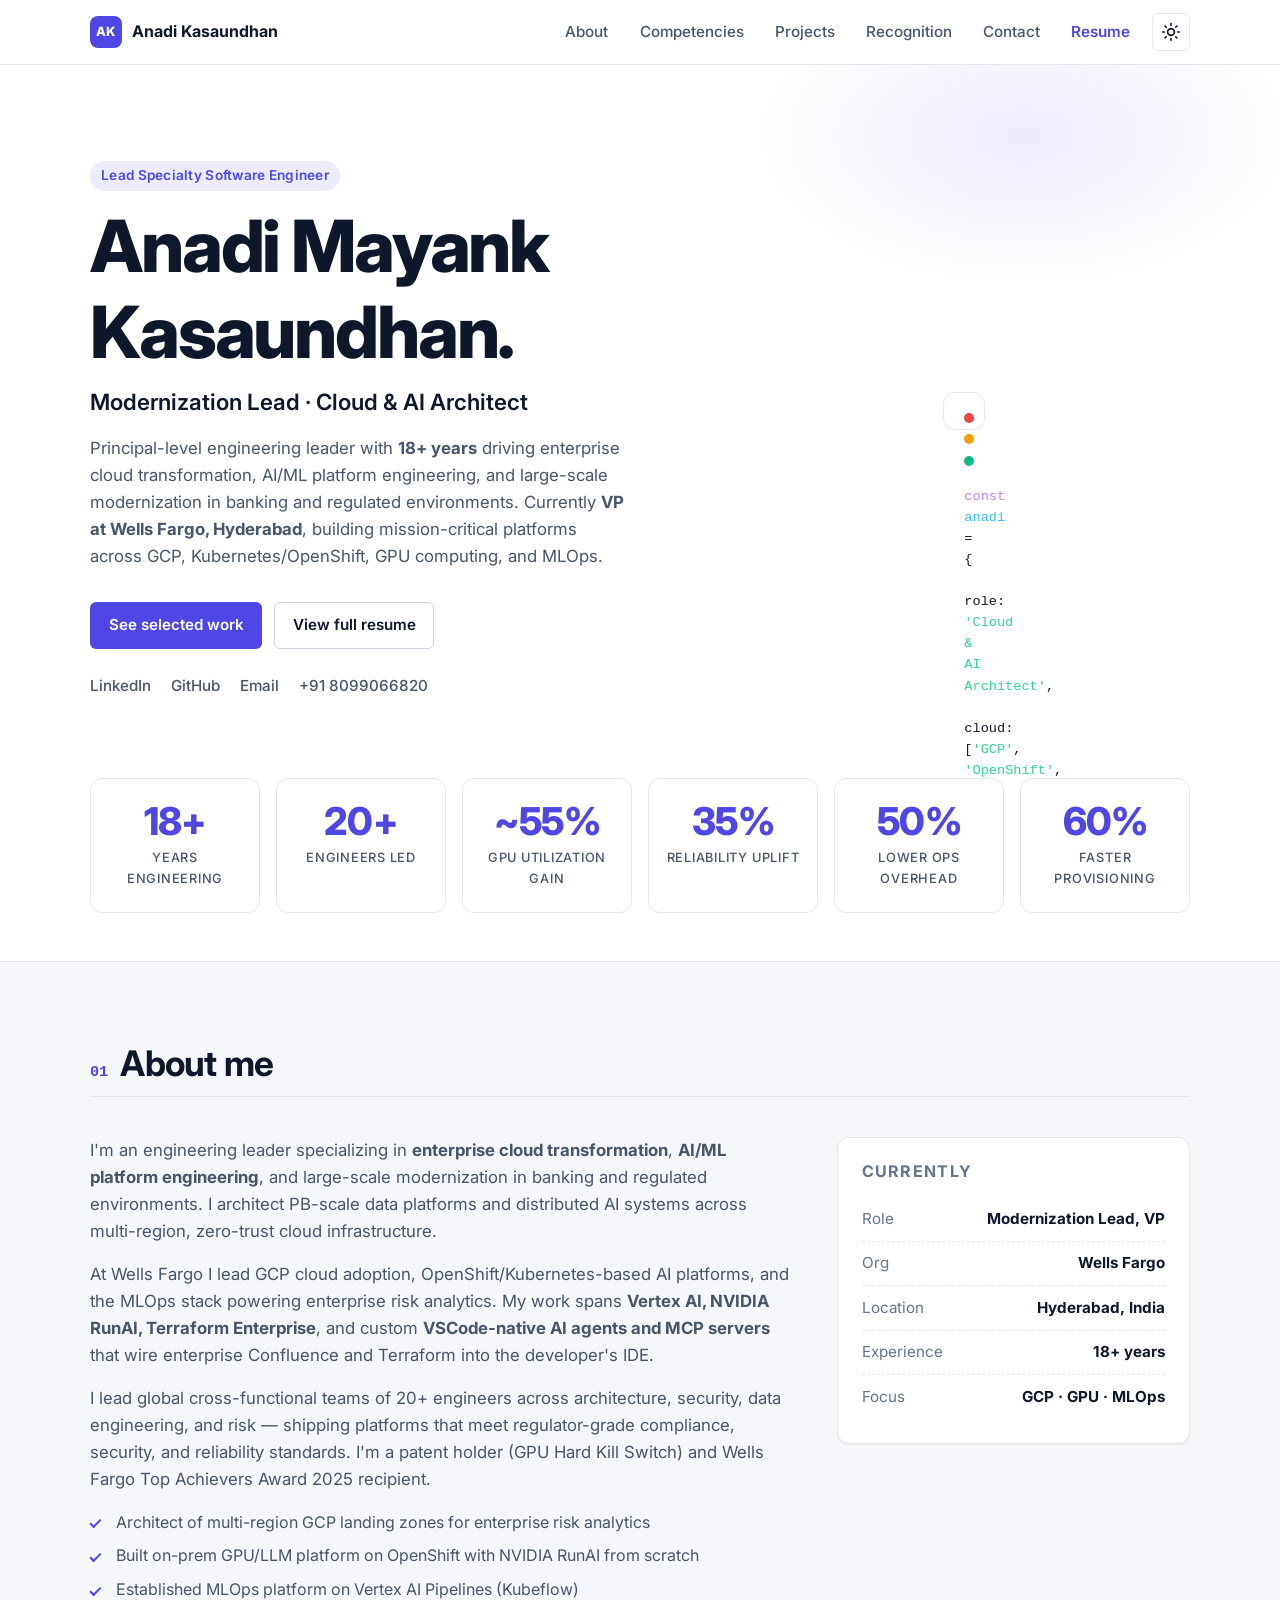
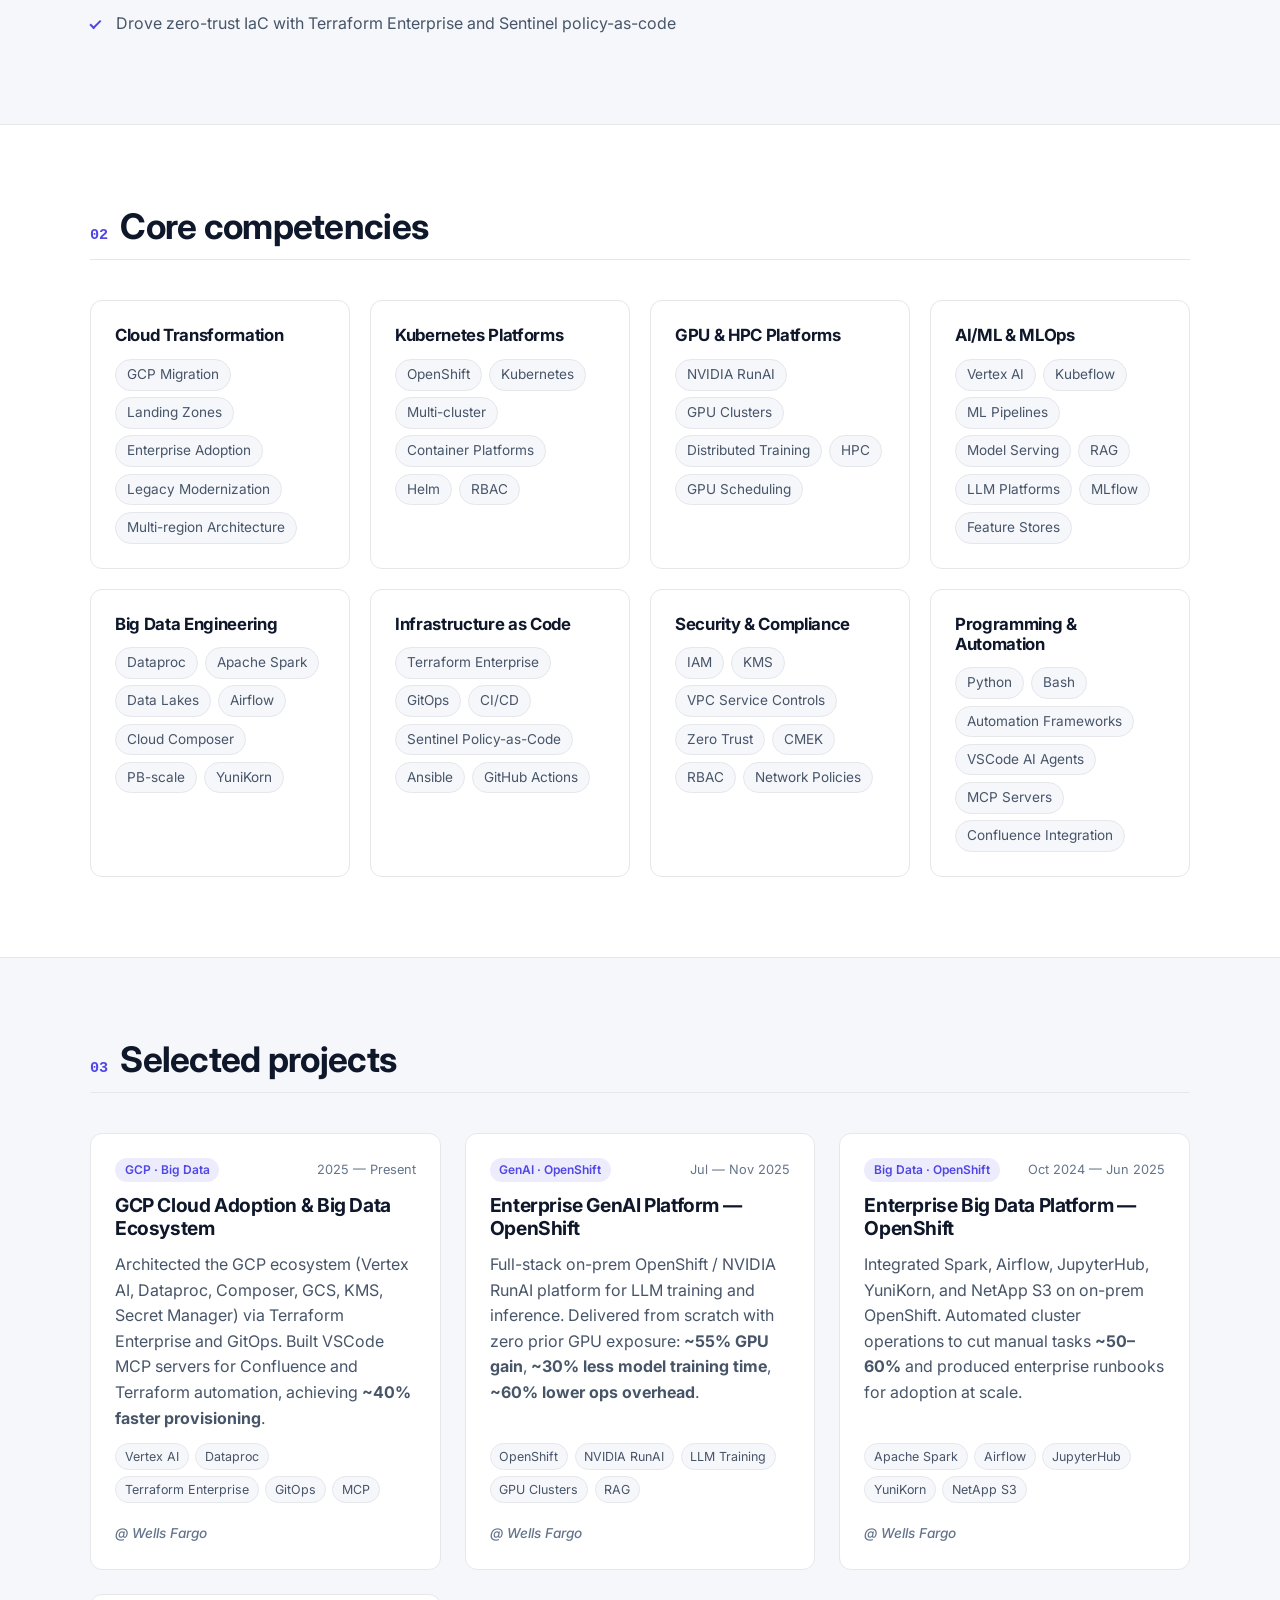
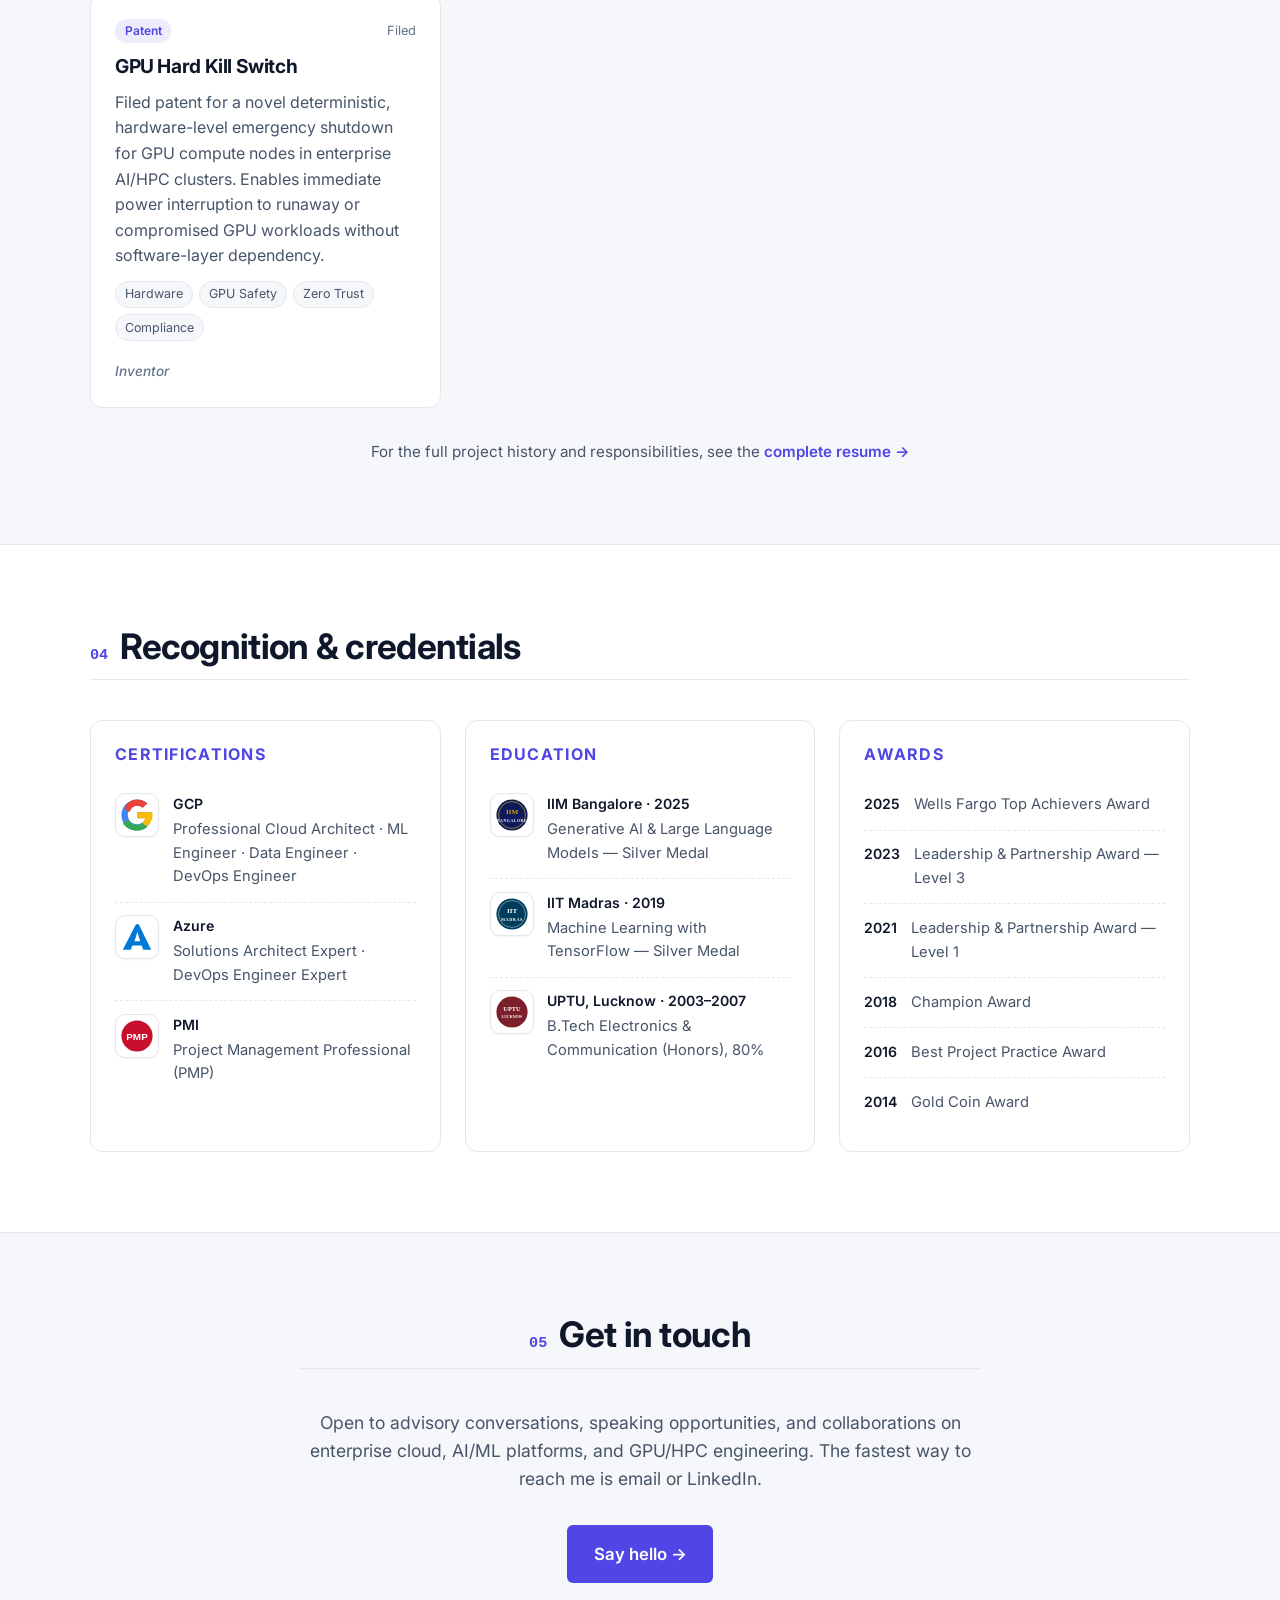
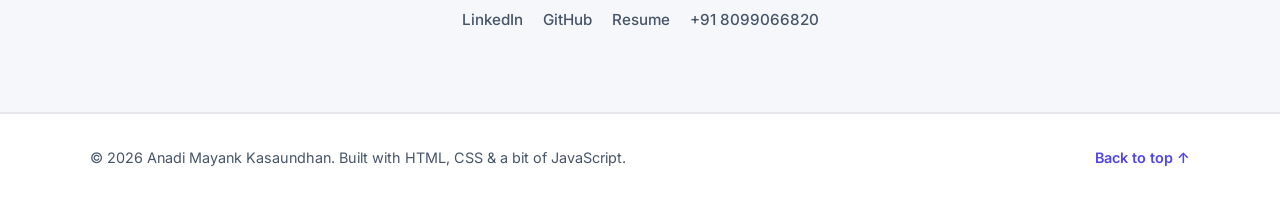
==== index.html @ 9cc16ffb "feat: add brand logos to certifications & education sections - index.html: Recognition section now s" ====
<!DOCTYPE html>
<html lang="en">
<head>
  <meta charset="UTF-8" />
  <meta name="viewport" content="width=device-width, initial-scale=1.0" />
  <meta name="description" content="Anadi Mayank Kasaundhan — Lead Specialty Software Engineer, Modernization Lead, Cloud & AI Architect (GCP, Kubernetes, OpenShift, GPU Platforms, MLOps). 18+ years building enterprise cloud and AI/ML platforms." />
  <meta name="author" content="Anadi Mayank Kasaundhan" />

  <meta property="og:title" content="Anadi Mayank Kasaundhan — Cloud & AI Architect" />
  <meta property="og:description" content="Modernization Lead at Wells Fargo. GCP, Kubernetes/OpenShift, GPU Platforms, MLOps. Patent holder (GPU Hard Kill Switch)." />
  <meta property="og:type" content="website" />

  <title>Anadi Mayank Kasaundhan — Cloud & AI Architect</title>

  <link rel="preconnect" href="https://fonts.googleapis.com" />
  <link rel="preconnect" href="https://fonts.gstatic.com" crossorigin />
  <link href="https://fonts.googleapis.com/css2?family=Inter:wght@400;500;600;700;800&display=swap" rel="stylesheet" />

  <link rel="stylesheet" href="css/style.css" />
</head>
<body>
  <a class="skip-link" href="#main">Skip to main content</a>

  <header class="site-header" id="top">
    <nav class="nav container" aria-label="Primary">
      <a href="#top" class="brand">
        <span class="brand-mark">AK</span>
        <span class="brand-text">Anadi Kasaundhan</span>
      </a>

      <button class="nav-toggle" aria-expanded="false" aria-controls="primary-menu" aria-label="Toggle navigation">
        <span></span><span></span><span></span>
      </button>

      <ul class="nav-menu" id="primary-menu">
        <li><a href="#about">About</a></li>
        <li><a href="#competencies">Competencies</a></li>
        <li><a href="#projects">Projects</a></li>
        <li><a href="#recognition">Recognition</a></li>
        <li><a href="#contact">Contact</a></li>
        <li><a href="resume.html" class="nav-cta">Resume</a></li>
        <li>
          <button id="theme-toggle" class="theme-toggle" aria-label="Toggle color theme" title="Toggle color theme">
            <svg class="icon-sun" width="20" height="20" viewBox="0 0 24 24" fill="none" stroke="currentColor" stroke-width="2" stroke-linecap="round" stroke-linejoin="round" aria-hidden="true">
              <circle cx="12" cy="12" r="4"/>
              <path d="M12 2v2M12 20v2M4.93 4.93l1.41 1.41M17.66 17.66l1.41 1.41M2 12h2M20 12h2M4.93 19.07l1.41-1.41M17.66 6.34l1.41-1.41"/>
            </svg>
            <svg class="icon-moon" width="20" height="20" viewBox="0 0 24 24" fill="none" stroke="currentColor" stroke-width="2" stroke-linecap="round" stroke-linejoin="round" aria-hidden="true">
              <path d="M21 12.79A9 9 0 1 1 11.21 3 7 7 0 0 0 21 12.79z"/>
            </svg>
          </button>
        </li>
      </ul>
    </nav>
  </header>

  <main id="main">
    <!-- Hero -->
    <section class="hero">
      <div class="container hero-grid">
        <div class="hero-content">
          <p class="eyebrow">Lead Specialty Software Engineer</p>
          <h1 class="hero-title">Anadi Mayank Kasaundhan.</h1>
          <p class="hero-tagline">Modernization Lead &middot; Cloud &amp; AI Architect</p>
          <p class="hero-lede">
            Principal-level engineering leader with <strong>18+ years</strong> driving enterprise cloud
            transformation, AI/ML platform engineering, and large-scale modernization in banking and
            regulated environments. Currently <strong>VP at Wells Fargo, Hyderabad</strong>, building
            mission-critical platforms across GCP, Kubernetes/OpenShift, GPU computing, and MLOps.
          </p>
          <div class="hero-actions">
            <a href="#projects" class="btn btn-primary">See selected work</a>
            <a href="resume.html" class="btn btn-ghost">View full resume</a>
          </div>
          <ul class="social-list" aria-label="Social profiles">
            <li><a href="https://www.linkedin.com/in/anadi-kasaundhan" aria-label="LinkedIn">LinkedIn</a></li>
            <li><a href="https://github.com/anadiazure" aria-label="GitHub">GitHub</a></li>
            <li><a href="mailto:mayankanadi@gmail.com" aria-label="Email">Email</a></li>
            <li><a href="tel:+918099066820" aria-label="Phone">+91 8099066820</a></li>
          </ul>
        </div>

        <div class="hero-visual" aria-hidden="true">
          <div class="orb orb-1"></div>
          <div class="orb orb-2"></div>
          <div class="orb orb-3"></div>
          <div class="hero-card">
            <div class="dot dot-r"></div>
            <div class="dot dot-y"></div>
            <div class="dot dot-g"></div>
            <pre class="code"><span class="t-key">const</span> <span class="t-var">anadi</span> = {
  <span class="t-prop">role</span>: <span class="t-str">'Cloud &amp; AI Architect'</span>,
  <span class="t-prop">cloud</span>: [<span class="t-str">'GCP'</span>, <span class="t-str">'OpenShift'</span>, <span class="t-str">'K8s'</span>],
  <span class="t-prop">focus</span>: [<span class="t-str">'MLOps'</span>, <span class="t-str">'GPU Platforms'</span>],
  <span class="t-prop">patent</span>: <span class="t-bool">true</span>,
};</pre>
          </div>
        </div>
      </div>
    </section>

    <!-- Highlights / metrics -->
    <section class="section highlights" aria-label="Career highlights">
      <div class="container">
        <ul class="metrics-grid">
          <li><strong>18+</strong><span>Years engineering</span></li>
          <li><strong>20+</strong><span>Engineers led</span></li>
          <li><strong>~55%</strong><span>GPU utilization gain</span></li>
          <li><strong>35%</strong><span>Reliability uplift</span></li>
          <li><strong>50%</strong><span>Lower ops overhead</span></li>
          <li><strong>60%</strong><span>Faster provisioning</span></li>
        </ul>
      </div>
    </section>

    <!-- About -->
    <section id="about" class="section section-alt">
      <div class="container">
        <header class="section-head">
          <span class="section-num">01</span>
          <h2>About me</h2>
        </header>
        <div class="about-grid">
          <div class="about-text">
            <p>
              I'm an engineering leader specializing in <strong>enterprise cloud transformation</strong>,
              <strong>AI/ML platform engineering</strong>, and large-scale modernization in banking and
              regulated environments. I architect PB-scale data platforms and distributed AI systems
              across multi-region, zero-trust cloud infrastructure.
            </p>
            <p>
              At Wells Fargo I lead GCP cloud adoption, OpenShift/Kubernetes-based AI platforms,
              and the MLOps stack powering enterprise risk analytics. My work spans <strong>Vertex AI,
              NVIDIA RunAI, Terraform Enterprise</strong>, and custom <strong>VSCode-native AI agents
              and MCP servers</strong> that wire enterprise Confluence and Terraform into the
              developer's IDE.
            </p>
            <p>
              I lead global cross-functional teams of 20+ engineers across architecture, security,
              data engineering, and risk &mdash; shipping platforms that meet regulator-grade
              compliance, security, and reliability standards. I'm a patent holder (GPU Hard Kill
              Switch) and Wells Fargo Top Achievers Award 2025 recipient.
            </p>
            <ul class="check-list">
              <li>Architect of multi-region GCP landing zones for enterprise risk analytics</li>
              <li>Built on-prem GPU/LLM platform on OpenShift with NVIDIA RunAI from scratch</li>
              <li>Established MLOps platform on Vertex AI Pipelines (Kubeflow)</li>
              <li>Drove zero-trust IaC with Terraform Enterprise and Sentinel policy-as-code</li>
            </ul>
          </div>
          <aside class="about-card">
            <h3>Currently</h3>
            <ul class="meta-list">
              <li><span>Role</span><strong>Modernization Lead, VP</strong></li>
              <li><span>Org</span><strong>Wells Fargo</strong></li>
              <li><span>Location</span><strong>Hyderabad, India</strong></li>
              <li><span>Experience</span><strong>18+ years</strong></li>
              <li><span>Focus</span><strong>GCP &middot; GPU &middot; MLOps</strong></li>
            </ul>
          </aside>
        </div>
      </div>
    </section>

    <!-- Core competencies -->
    <section id="competencies" class="section">
      <div class="container">
        <header class="section-head">
          <span class="section-num">02</span>
          <h2>Core competencies</h2>
        </header>
        <div class="skills-grid">
          <article class="skill-card">
            <h3>Cloud Transformation</h3>
            <ul class="tag-list">
              <li>GCP Migration</li>
              <li>Landing Zones</li>
              <li>Enterprise Adoption</li>
              <li>Legacy Modernization</li>
              <li>Multi-region Architecture</li>
            </ul>
          </article>
          <article class="skill-card">
            <h3>Kubernetes Platforms</h3>
            <ul class="tag-list">
              <li>OpenShift</li>
              <li>Kubernetes</li>
              <li>Multi-cluster</li>
              <li>Container Platforms</li>
              <li>Helm</li>
              <li>RBAC</li>
            </ul>
          </article>
          <article class="skill-card">
            <h3>GPU &amp; HPC Platforms</h3>
            <ul class="tag-list">
              <li>NVIDIA RunAI</li>
              <li>GPU Clusters</li>
              <li>Distributed Training</li>
              <li>HPC</li>
              <li>GPU Scheduling</li>
            </ul>
          </article>
          <article class="skill-card">
            <h3>AI/ML &amp; MLOps</h3>
            <ul class="tag-list">
              <li>Vertex AI</li>
              <li>Kubeflow</li>
              <li>ML Pipelines</li>
              <li>Model Serving</li>
              <li>RAG</li>
              <li>LLM Platforms</li>
              <li>MLflow</li>
              <li>Feature Stores</li>
            </ul>
          </article>
          <article class="skill-card">
            <h3>Big Data Engineering</h3>
            <ul class="tag-list">
              <li>Dataproc</li>
              <li>Apache Spark</li>
              <li>Data Lakes</li>
              <li>Airflow</li>
              <li>Cloud Composer</li>
              <li>PB-scale</li>
              <li>YuniKorn</li>
            </ul>
          </article>
          <article class="skill-card">
            <h3>Infrastructure as Code</h3>
            <ul class="tag-list">
              <li>Terraform Enterprise</li>
              <li>GitOps</li>
              <li>CI/CD</li>
              <li>Sentinel Policy-as-Code</li>
              <li>Ansible</li>
              <li>GitHub Actions</li>
            </ul>
          </article>
          <article class="skill-card">
            <h3>Security &amp; Compliance</h3>
            <ul class="tag-list">
              <li>IAM</li>
              <li>KMS</li>
              <li>VPC Service Controls</li>
              <li>Zero Trust</li>
              <li>CMEK</li>
              <li>RBAC</li>
              <li>Network Policies</li>
            </ul>
          </article>
          <article class="skill-card">
            <h3>Programming &amp; Automation</h3>
            <ul class="tag-list">
              <li>Python</li>
              <li>Bash</li>
              <li>Automation Frameworks</li>
              <li>VSCode AI Agents</li>
              <li>MCP Servers</li>
              <li>Confluence Integration</li>
            </ul>
          </article>
        </div>
      </div>
    </section>

    <!-- Selected projects -->
    <section id="projects" class="section section-alt">
      <div class="container">
        <header class="section-head">
          <span class="section-num">03</span>
          <h2>Selected projects</h2>
        </header>

        <div class="project-grid">
          <article class="project-card">
            <div class="project-meta">
              <span class="badge">GCP &middot; Big Data</span>
              <span class="year">2025 &mdash; Present</span>
            </div>
            <h3>GCP Cloud Adoption &amp; Big Data Ecosystem</h3>
            <p>
              Architected the GCP ecosystem (Vertex AI, Dataproc, Composer, GCS, KMS, Secret Manager)
              via Terraform Enterprise and GitOps. Built VSCode MCP servers for Confluence and
              Terraform automation, achieving <strong>~40% faster provisioning</strong>.
            </p>
            <ul class="tag-list small">
              <li>Vertex AI</li>
              <li>Dataproc</li>
              <li>Terraform Enterprise</li>
              <li>GitOps</li>
              <li>MCP</li>
            </ul>
            <div class="project-links">
              <span class="project-org">@ Wells Fargo</span>
            </div>
          </article>

          <article class="project-card">
            <div class="project-meta">
              <span class="badge">GenAI &middot; OpenShift</span>
              <span class="year">Jul &mdash; Nov 2025</span>
            </div>
            <h3>Enterprise GenAI Platform &mdash; OpenShift</h3>
            <p>
              Full-stack on-prem OpenShift / NVIDIA RunAI platform for LLM training and inference.
              Delivered from scratch with zero prior GPU exposure: <strong>~55% GPU gain</strong>,
              <strong>~30% less model training time</strong>, <strong>~60% lower ops overhead</strong>.
            </p>
            <ul class="tag-list small">
              <li>OpenShift</li>
              <li>NVIDIA RunAI</li>
              <li>LLM Training</li>
              <li>GPU Clusters</li>
              <li>RAG</li>
            </ul>
            <div class="project-links">
              <span class="project-org">@ Wells Fargo</span>
            </div>
          </article>

          <article class="project-card">
            <div class="project-meta">
              <span class="badge">Big Data &middot; OpenShift</span>
              <span class="year">Oct 2024 &mdash; Jun 2025</span>
            </div>
            <h3>Enterprise Big Data Platform &mdash; OpenShift</h3>
            <p>
              Integrated Spark, Airflow, JupyterHub, YuniKorn, and NetApp S3 on on-prem OpenShift.
              Automated cluster operations to cut manual tasks <strong>~50&ndash;60%</strong> and
              produced enterprise runbooks for adoption at scale.
            </p>
            <ul class="tag-list small">
              <li>Apache Spark</li>
              <li>Airflow</li>
              <li>JupyterHub</li>
              <li>YuniKorn</li>
              <li>NetApp S3</li>
            </ul>
            <div class="project-links">
              <span class="project-org">@ Wells Fargo</span>
            </div>
          </article>

          <article class="project-card">
            <div class="project-meta">
              <span class="badge">Patent</span>
              <span class="year">Filed</span>
            </div>
            <h3>GPU Hard Kill Switch</h3>
            <p>
              Filed patent for a novel deterministic, hardware-level emergency shutdown for GPU
              compute nodes in enterprise AI/HPC clusters. Enables immediate power interruption to
              runaway or compromised GPU workloads without software-layer dependency.
            </p>
            <ul class="tag-list small">
              <li>Hardware</li>
              <li>GPU Safety</li>
              <li>Zero Trust</li>
              <li>Compliance</li>
            </ul>
            <div class="project-links">
              <span class="project-org">Inventor</span>
            </div>
          </article>
        </div>

        <p class="projects-cta">
          For the full project history and responsibilities, see the
          <a href="resume.html">complete resume &rarr;</a>
        </p>
      </div>
    </section>

    <!-- Recognition: Patent / Awards / Certifications -->
    <section id="recognition" class="section">
      <div class="container">
        <header class="section-head">
          <span class="section-num">04</span>
          <h2>Recognition &amp; credentials</h2>
        </header>

        <div class="recognition-grid">
          <article class="recognition-card">
            <h3>Certifications</h3>
            <ul class="cert-list">
              <li>
                <svg class="cert-logo" viewBox="0 0 48 48" aria-hidden="true">
                  <path fill="#4285F4" d="M44.5 20H24v8.5h11.8C34.7 33.9 30 37 24 37c-7.2 0-13-5.8-13-13s5.8-13 13-13c3.1 0 5.9 1.1 8.1 2.9l6.4-6.4C34.6 4.1 29.6 2 24 2C11.8 2 2 11.8 2 24s9.8 22 22 22c11 0 21-8 21-22 0-1.3-.2-2.7-.5-4z"/>
                  <path fill="#EA4335" d="M6.3 14.7l7.2 5.3C15.5 15 19.4 11 24 11c3.1 0 5.9 1.1 8.1 2.9l6.4-6.4C34.6 4.1 29.6 2 24 2 16.3 2 9.7 6.3 6.3 14.7z"/>
                  <path fill="#34A853" d="M24 46c5.5 0 10.5-1.9 14.4-5.2l-6.6-5.6C29.5 37.1 26.9 38 24 38c-6 0-10.7-3.1-12.5-7.5l-7.2 5.5C7.7 41.7 15.2 46 24 46z"/>
                  <path fill="#FBBC05" d="M44.5 20H24v8.5h11.8c-1 2.6-2.7 4.7-4.7 6.2l6.6 5.6C42.5 36.5 46 30.7 46 24c0-1.3-.2-2.7-.5-4z"/>
                </svg>
                <div class="cert-item-text">
                  <strong>GCP</strong>
                  <span>Professional Cloud Architect &middot; ML Engineer &middot; Data Engineer &middot; DevOps Engineer</span>
                </div>
              </li>
              <li>
                <svg class="cert-logo" viewBox="0 0 48 48" aria-hidden="true">
                  <path fill="#0078D4" d="M22.5 6L4 42h11l2.5-6h13l2.5 6h11L26.5 6h-4zm2 11l4 13h-8l4-13z"/>
                </svg>
                <div class="cert-item-text">
                  <strong>Azure</strong>
                  <span>Solutions Architect Expert &middot; DevOps Engineer Expert</span>
                </div>
              </li>
              <li>
                <svg class="cert-logo" viewBox="0 0 48 48" aria-hidden="true">
                  <circle cx="24" cy="24" r="22" fill="#C8102E"/>
                  <text x="24" y="29" text-anchor="middle" fill="#FFFFFF" font-family="Arial, sans-serif" font-size="14" font-weight="800">PMP</text>
                </svg>
                <div class="cert-item-text">
                  <strong>PMI</strong>
                  <span>Project Management Professional (PMP)</span>
                </div>
              </li>
            </ul>
          </article>

          <article class="recognition-card">
            <h3>Education</h3>
            <ul class="cert-list">
              <li>
                <svg class="cert-logo" viewBox="0 0 48 48" aria-hidden="true">
                  <circle cx="24" cy="24" r="22" fill="#0D1B5C"/>
                  <circle cx="24" cy="24" r="19" fill="none" stroke="#D4A017" stroke-width="1"/>
                  <text x="24" y="22" text-anchor="middle" fill="#D4A017" font-family="Georgia, serif" font-size="10" font-weight="700">IIM</text>
                  <text x="24" y="34" text-anchor="middle" fill="#FFFFFF" font-family="Georgia, serif" font-size="5.5" font-weight="600" letter-spacing="0.8">BANGALORE</text>
                </svg>
                <div class="cert-item-text">
                  <strong>IIM Bangalore &middot; 2025</strong>
                  <span>Generative AI &amp; Large Language Models &mdash; Silver Medal</span>
                </div>
              </li>
              <li>
                <svg class="cert-logo" viewBox="0 0 48 48" aria-hidden="true">
                  <circle cx="24" cy="24" r="22" fill="#003D5C"/>
                  <circle cx="24" cy="24" r="19" fill="none" stroke="#FFFFFF" stroke-width="0.6"/>
                  <text x="24" y="22" text-anchor="middle" fill="#FFFFFF" font-family="Georgia, serif" font-size="10" font-weight="700">IIT</text>
                  <text x="24" y="34" text-anchor="middle" fill="#FFFFFF" font-family="Georgia, serif" font-size="6" font-weight="600" letter-spacing="0.8">MADRAS</text>
                </svg>
                <div class="cert-item-text">
                  <strong>IIT Madras &middot; 2019</strong>
                  <span>Machine Learning with TensorFlow &mdash; Silver Medal</span>
                </div>
              </li>
              <li>
                <svg class="cert-logo" viewBox="0 0 48 48" aria-hidden="true">
                  <circle cx="24" cy="24" r="22" fill="#7B1F2A"/>
                  <text x="24" y="22" text-anchor="middle" fill="#FFFFFF" font-family="Georgia, serif" font-size="9" font-weight="700">UPTU</text>
                  <text x="24" y="33" text-anchor="middle" fill="#FFFFFF" font-family="Georgia, serif" font-size="5.5" font-weight="600">LUCKNOW</text>
                </svg>
                <div class="cert-item-text">
                  <strong>UPTU, Lucknow &middot; 2003&ndash;2007</strong>
                  <span>B.Tech Electronics &amp; Communication (Honors), 80%</span>
                </div>
              </li>
            </ul>
          </article>

          <article class="recognition-card">
            <h3>Awards</h3>
            <ul class="cert-list">
              <li><strong>2025</strong><span>Wells Fargo Top Achievers Award</span></li>
              <li><strong>2023</strong><span>Leadership &amp; Partnership Award &mdash; Level 3</span></li>
              <li><strong>2021</strong><span>Leadership &amp; Partnership Award &mdash; Level 1</span></li>
              <li><strong>2018</strong><span>Champion Award</span></li>
              <li><strong>2016</strong><span>Best Project Practice Award</span></li>
              <li><strong>2014</strong><span>Gold Coin Award</span></li>
            </ul>
          </article>
        </div>
      </div>
    </section>

    <!-- Contact -->
    <section id="contact" class="section section-alt">
      <div class="container contact">
        <header class="section-head">
          <span class="section-num">05</span>
          <h2>Get in touch</h2>
        </header>
        <p class="contact-lede">
          Open to advisory conversations, speaking opportunities, and collaborations on enterprise
          cloud, AI/ML platforms, and GPU/HPC engineering. The fastest way to reach me is email or LinkedIn.
        </p>
        <a href="mailto:mayankanadi@gmail.com" class="btn btn-primary btn-lg">Say hello &rarr;</a>
        <ul class="social-list center" aria-label="Other ways to connect">
          <li><a href="https://www.linkedin.com/in/anadi-kasaundhan">LinkedIn</a></li>
          <li><a href="https://github.com/anadiazure">GitHub</a></li>
          <li><a href="resume.html">Resume</a></li>
          <li><a href="tel:+918099066820">+91 8099066820</a></li>
        </ul>
      </div>
    </section>
  </main>

  <footer class="site-footer">
    <div class="container footer-inner">
      <p>&copy; <span id="year"></span> Anadi Mayank Kasaundhan. Built with HTML, CSS &amp; a bit of JavaScript.</p>
      <a href="#top" class="back-to-top">Back to top &uarr;</a>
    </div>
  </footer>

  <script src="js/main.js"></script>
</body>
</html>
---- css/style.css ----
/* =========================================================
   Tokens & theme
   ========================================================= */
:root {
  --bg: #ffffff;
  --bg-alt: #f6f7fb;
  --bg-elev: #ffffff;
  --fg: #0f172a;
  --fg-muted: #475569;
  --fg-subtle: #64748b;
  --border: #e5e7eb;
  --border-strong: #cbd5e1;
  --accent: #4f46e5;
  --accent-fg: #ffffff;
  --accent-soft: rgba(79, 70, 229, 0.1);
  --shadow-sm: 0 1px 2px rgba(15, 23, 42, 0.05);
  --shadow-md: 0 8px 24px -8px rgba(15, 23, 42, 0.12);
  --shadow-lg: 0 20px 50px -20px rgba(15, 23, 42, 0.25);
  --radius-sm: 6px;
  --radius-md: 12px;
  --radius-lg: 18px;
  --container: 1140px;
  --gutter: 1.25rem;
  --font-sans: 'Inter', -apple-system, BlinkMacSystemFont, 'Segoe UI', Roboto, Helvetica, Arial, sans-serif;
  --font-mono: ui-monospace, SFMono-Regular, 'SF Mono', Menlo, Consolas, 'Liberation Mono', monospace;
  --transition: 200ms ease;
}

:root[data-theme='dark'] {
  --bg: #0b0f1a;
  --bg-alt: #0f1525;
  --bg-elev: #131a2c;
  --fg: #e6e9f2;
  --fg-muted: #a8b0c2;
  --fg-subtle: #7a8195;
  --border: #1f2940;
  --border-strong: #2c3858;
  --accent: #818cf8;
  --accent-fg: #0b0f1a;
  --accent-soft: rgba(129, 140, 248, 0.15);
  --shadow-sm: 0 1px 2px rgba(0, 0, 0, 0.3);
  --shadow-md: 0 8px 24px -8px rgba(0, 0, 0, 0.5);
  --shadow-lg: 0 20px 50px -20px rgba(0, 0, 0, 0.6);
}

@media (prefers-color-scheme: dark) {
  :root:not([data-theme='light']) {
    --bg: #0b0f1a;
    --bg-alt: #0f1525;
    --bg-elev: #131a2c;
    --fg: #e6e9f2;
    --fg-muted: #a8b0c2;
    --fg-subtle: #7a8195;
    --border: #1f2940;
    --border-strong: #2c3858;
    --accent: #818cf8;
    --accent-fg: #0b0f1a;
    --accent-soft: rgba(129, 140, 248, 0.15);
    --shadow-sm: 0 1px 2px rgba(0, 0, 0, 0.3);
    --shadow-md: 0 8px 24px -8px rgba(0, 0, 0, 0.5);
    --shadow-lg: 0 20px 50px -20px rgba(0, 0, 0, 0.6);
  }
}

/* =========================================================
   Base
   ========================================================= */
*,
*::before,
*::after {
  box-sizing: border-box;
}

html {
  scroll-behavior: smooth;
  -webkit-text-size-adjust: 100%;
}

@media (prefers-reduced-motion: reduce) {
  html {
    scroll-behavior: auto;
  }
  *,
  *::before,
  *::after {
    animation-duration: 0.001ms !important;
    transition-duration: 0.001ms !important;
  }
}

body {
  margin: 0;
  font-family: var(--font-sans);
  font-size: 1rem;
  line-height: 1.6;
  color: var(--fg);
  background: var(--bg);
  -webkit-font-smoothing: antialiased;
  -moz-osx-font-smoothing: grayscale;
  transition: background var(--transition), color var(--transition);
}

img,
svg {
  display: block;
  max-width: 100%;
}

a {
  color: var(--accent);
  text-decoration: none;
  transition: color var(--transition);
}

a:hover,
a:focus-visible {
  text-decoration: underline;
}

a:focus-visible,
button:focus-visible {
  outline: 2px solid var(--accent);
  outline-offset: 3px;
  border-radius: 4px;
}

h1, h2, h3, h4 {
  margin: 0 0 0.5em;
  line-height: 1.2;
  letter-spacing: -0.02em;
  font-weight: 700;
}

p {
  margin: 0 0 1em;
  color: var(--fg-muted);
}

ul {
  margin: 0;
  padding: 0;
  list-style: none;
}

.container {
  width: 100%;
  max-width: var(--container);
  margin-inline: auto;
  padding-inline: var(--gutter);
}

.skip-link {
  position: absolute;
  left: -9999px;
  top: 0;
  background: var(--accent);
  color: var(--accent-fg);
  padding: 0.5rem 1rem;
  border-radius: 0 0 var(--radius-sm) 0;
  z-index: 1000;
}

.skip-link:focus {
  left: 0;
}

/* =========================================================
   Header & nav
   ========================================================= */
.site-header {
  position: sticky;
  top: 0;
  z-index: 50;
  background: color-mix(in srgb, var(--bg) 85%, transparent);
  backdrop-filter: saturate(180%) blur(12px);
  -webkit-backdrop-filter: saturate(180%) blur(12px);
  border-bottom: 1px solid var(--border);
}

.nav {
  display: flex;
  align-items: center;
  justify-content: space-between;
  gap: 1rem;
  min-height: 64px;
}

.brand {
  display: inline-flex;
  align-items: center;
  gap: 0.6rem;
  font-weight: 700;
  color: var(--fg);
  text-decoration: none;
}

.brand:hover {
  text-decoration: none;
}

.brand-mark {
  display: grid;
  place-items: center;
  width: 32px;
  height: 32px;
  border-radius: 8px;
  background: var(--accent);
  color: var(--accent-fg);
  font-size: 0.8rem;
  font-weight: 800;
  letter-spacing: 0.02em;
}

.nav-menu {
  display: flex;
  align-items: center;
  gap: 0.25rem;
}

.nav-menu a {
  display: inline-block;
  padding: 0.5rem 0.85rem;
  border-radius: var(--radius-sm);
  color: var(--fg-muted);
  font-weight: 500;
  font-size: 0.95rem;
}

.nav-menu a:hover,
.nav-menu a:focus-visible {
  color: var(--fg);
  background: var(--bg-alt);
  text-decoration: none;
}

.nav-menu .nav-cta {
  color: var(--accent);
  font-weight: 600;
}

.nav-toggle {
  display: none;
  background: transparent;
  border: 1px solid var(--border);
  border-radius: var(--radius-sm);
  width: 40px;
  height: 40px;
  padding: 0;
  cursor: pointer;
  flex-direction: column;
  align-items: center;
  justify-content: center;
  gap: 4px;
}

.nav-toggle span {
  display: block;
  width: 18px;
  height: 2px;
  background: var(--fg);
  border-radius: 2px;
  transition: transform var(--transition), opacity var(--transition);
}

.nav-toggle[aria-expanded='true'] span:nth-child(1) {
  transform: translateY(6px) rotate(45deg);
}
.nav-toggle[aria-expanded='true'] span:nth-child(2) {
  opacity: 0;
}
.nav-toggle[aria-expanded='true'] span:nth-child(3) {
  transform: translateY(-6px) rotate(-45deg);
}

.theme-toggle {
  display: inline-grid;
  place-items: center;
  width: 38px;
  height: 38px;
  margin-left: 0.25rem;
  border: 1px solid var(--border);
  background: transparent;
  color: var(--fg);
  border-radius: var(--radius-sm);
  cursor: pointer;
  transition: background var(--transition), border-color var(--transition);
}

.theme-toggle:hover {
  background: var(--bg-alt);
  border-color: var(--border-strong);
}

.theme-toggle .icon-moon {
  display: none;
}

:root[data-theme='dark'] .theme-toggle .icon-sun {
  display: none;
}

:root[data-theme='dark'] .theme-toggle .icon-moon {
  display: block;
}

@media (prefers-color-scheme: dark) {
  :root:not([data-theme='light']) .theme-toggle .icon-sun {
    display: none;
  }
  :root:not([data-theme='light']) .theme-toggle .icon-moon {
    display: block;
  }
}

/* =========================================================
   Buttons
   ========================================================= */
.btn {
  display: inline-flex;
  align-items: center;
  justify-content: center;
  gap: 0.5rem;
  padding: 0.65rem 1.1rem;
  border-radius: var(--radius-sm);
  font-weight: 600;
  font-size: 0.95rem;
  border: 1px solid transparent;
  cursor: pointer;
  transition: transform var(--transition), background var(--transition),
    border-color var(--transition), color var(--transition);
  text-decoration: none;
  font-family: inherit;
}

.btn:hover {
  text-decoration: none;
  transform: translateY(-1px);
}

.btn-primary {
  background: var(--accent);
  color: var(--accent-fg);
}

.btn-primary:hover {
  background: color-mix(in srgb, var(--accent) 88%, black);
}

.btn-ghost {
  background: transparent;
  color: var(--fg);
  border-color: var(--border-strong);
}

.btn-ghost:hover {
  background: var(--bg-alt);
}

.btn-lg {
  padding: 0.9rem 1.6rem;
  font-size: 1.05rem;
}

.btn-sm {
  padding: 0.45rem 0.8rem;
  font-size: 0.85rem;
}

/* =========================================================
   Hero
   ========================================================= */
.hero {
  position: relative;
  padding: clamp(3rem, 8vw, 6rem) 0 clamp(3rem, 8vw, 5rem);
  overflow: hidden;
}

.hero::before {
  content: '';
  position: absolute;
  inset: -20% -10% auto auto;
  width: 60%;
  height: 60%;
  background: radial-gradient(closest-side, var(--accent-soft), transparent 70%);
  z-index: -1;
}

.hero-grid {
  display: grid;
  gap: clamp(2rem, 5vw, 4rem);
  grid-template-columns: 1.1fr 1fr;
  align-items: center;
}

.eyebrow {
  display: inline-block;
  margin: 0 0 0.75rem;
  padding: 0.25rem 0.7rem;
  border-radius: 999px;
  background: var(--accent-soft);
  color: var(--accent);
  font-size: 0.85rem;
  font-weight: 600;
  letter-spacing: 0.02em;
}

.hero-title {
  font-size: clamp(2.5rem, 6vw, 4.5rem);
  margin: 0 0 0.5rem;
  letter-spacing: -0.03em;
  font-weight: 800;
}

.hero-tagline {
  font-size: clamp(1.1rem, 2vw, 1.4rem);
  font-weight: 600;
  color: var(--fg);
  margin: 0 0 1rem;
}

.hero-lede {
  font-size: 1.05rem;
  max-width: 50ch;
  margin: 0 0 2rem;
}

.hero-actions {
  display: flex;
  gap: 0.75rem;
  flex-wrap: wrap;
  margin-bottom: 1.5rem;
}

.social-list {
  display: flex;
  gap: 1.25rem;
  flex-wrap: wrap;
}

.social-list a {
  color: var(--fg-muted);
  font-weight: 500;
  font-size: 0.95rem;
  position: relative;
  padding-bottom: 2px;
}

.social-list a::after {
  content: '';
  position: absolute;
  left: 0;
  bottom: 0;
  width: 0;
  height: 1px;
  background: var(--accent);
  transition: width var(--transition);
}

.social-list a:hover {
  color: var(--accent);
  text-decoration: none;
}

.social-list a:hover::after {
  width: 100%;
}

.social-list.center {
  justify-content: center;
  margin-top: 1.5rem;
}

/* Hero visual */
.hero-visual {
  position: relative;
  aspect-ratio: 1 / 1;
  max-width: 460px;
  margin-inline: auto;
}

.orb {
  position: absolute;
  border-radius: 50%;
  filter: blur(40px);
  opacity: 0.7;
}

.orb-1 {
  width: 60%;
  height: 60%;
  top: 10%;
  left: 5%;
  background: var(--accent);
  opacity: 0.45;
  animation: float 8s ease-in-out infinite;
}

.orb-2 {
  width: 45%;
  height: 45%;
  bottom: 5%;
  right: 0;
  background: #ec4899;
  opacity: 0.35;
  animation: float 10s ease-in-out infinite reverse;
}

.orb-3 {
  width: 30%;
  height: 30%;
  top: 50%;
  left: 50%;
  background: #06b6d4;
  opacity: 0.3;
  animation: float 12s ease-in-out infinite;
}

@keyframes float {
  0%, 100% { transform: translate(0, 0); }
  50% { transform: translate(15px, -20px); }
}

.hero-card {
  position: absolute;
  inset: auto 0 0 0;
  margin: auto;
  background: var(--bg-elev);
  border: 1px solid var(--border);
  border-radius: var(--radius-md);
  padding: 1rem 1.25rem 1.25rem;
  box-shadow: var(--shadow-lg);
  font-family: var(--font-mono);
  font-size: 0.85rem;
  width: min(90%, 360px);
  top: 50%;
  transform: translateY(-50%);
}

.hero-card .dot {
  display: inline-block;
  width: 10px;
  height: 10px;
  border-radius: 50%;
  margin-right: 6px;
}
.dot-r { background: #ef4444; }
.dot-y { background: #f59e0b; }
.dot-g { background: #10b981; }

.hero-card .code {
  margin: 0.75rem 0 0;
  white-space: pre-wrap;
  color: var(--fg);
  line-height: 1.55;
}

.t-key { color: #c084fc; }
.t-var { color: #38bdf8; }
.t-prop { color: var(--fg); }
.t-str { color: #34d399; }
.t-bool { color: #f472b6; }

/* =========================================================
   Sections
   ========================================================= */
.section {
  padding: clamp(3rem, 7vw, 5rem) 0;
}

.section-alt {
  background: var(--bg-alt);
  border-top: 1px solid var(--border);
  border-bottom: 1px solid var(--border);
}

.section-head {
  display: flex;
  align-items: baseline;
  gap: 0.75rem;
  margin-bottom: 2.5rem;
  padding-bottom: 0.75rem;
  border-bottom: 1px solid var(--border);
}

.section-num {
  font-family: var(--font-mono);
  color: var(--accent);
  font-weight: 600;
  font-size: 0.95rem;
}

.section-head h2 {
  font-size: clamp(1.6rem, 3vw, 2.2rem);
  margin: 0;
}

/* About */
.about-grid {
  display: grid;
  grid-template-columns: 2fr 1fr;
  gap: 2.5rem;
  align-items: start;
}

.about-text p {
  font-size: 1.05rem;
}

.check-list {
  margin-top: 1rem;
}

.check-list li {
  padding-left: 1.6rem;
  position: relative;
  margin-bottom: 0.5rem;
  color: var(--fg-muted);
}

.check-list li::before {
  content: '';
  position: absolute;
  left: 0;
  top: 0.6em;
  width: 0.7rem;
  height: 0.4rem;
  border-left: 2px solid var(--accent);
  border-bottom: 2px solid var(--accent);
  transform: rotate(-45deg);
}

.about-card {
  background: var(--bg-elev);
  border: 1px solid var(--border);
  border-radius: var(--radius-md);
  padding: 1.5rem;
  box-shadow: var(--shadow-sm);
}

.about-card h3 {
  font-size: 1rem;
  text-transform: uppercase;
  letter-spacing: 0.08em;
  color: var(--fg-subtle);
  margin-bottom: 1rem;
}

.meta-list li {
  display: flex;
  justify-content: space-between;
  align-items: baseline;
  padding: 0.6rem 0;
  border-bottom: 1px dashed var(--border);
  font-size: 0.95rem;
}

.meta-list li:last-child {
  border-bottom: none;
}

.meta-list span {
  color: var(--fg-subtle);
}

.meta-list strong {
  color: var(--fg);
}

/* Skills */
.skills-grid {
  display: grid;
  grid-template-columns: repeat(auto-fit, minmax(220px, 1fr));
  gap: 1.25rem;
}

.skill-card {
  background: var(--bg-elev);
  border: 1px solid var(--border);
  border-radius: var(--radius-md);
  padding: 1.5rem;
  transition: transform var(--transition), box-shadow var(--transition),
    border-color var(--transition);
}

.skill-card:hover {
  transform: translateY(-2px);
  border-color: var(--border-strong);
  box-shadow: var(--shadow-md);
}

.skill-card h3 {
  font-size: 1.05rem;
  margin-bottom: 0.85rem;
}

.tag-list {
  display: flex;
  flex-wrap: wrap;
  gap: 0.4rem;
}

.tag-list li {
  padding: 0.25rem 0.7rem;
  background: var(--bg-alt);
  border: 1px solid var(--border);
  border-radius: 999px;
  font-size: 0.85rem;
  color: var(--fg-muted);
}

.tag-list.small li {
  font-size: 0.78rem;
  padding: 0.15rem 0.55rem;
}

/* Projects */
.project-grid {
  display: grid;
  grid-template-columns: repeat(auto-fill, minmax(280px, 1fr));
  gap: 1.5rem;
}

.project-card {
  background: var(--bg-elev);
  border: 1px solid var(--border);
  border-radius: var(--radius-md);
  padding: 1.5rem;
  display: flex;
  flex-direction: column;
  gap: 0.75rem;
  transition: transform var(--transition), box-shadow var(--transition),
    border-color var(--transition);
}

.project-card:hover {
  transform: translateY(-3px);
  border-color: var(--border-strong);
  box-shadow: var(--shadow-md);
}

.project-meta {
  display: flex;
  justify-content: space-between;
  align-items: center;
  font-size: 0.8rem;
  color: var(--fg-subtle);
}

.badge {
  background: var(--accent-soft);
  color: var(--accent);
  padding: 0.15rem 0.6rem;
  border-radius: 999px;
  font-weight: 600;
  font-size: 0.75rem;
}

.project-card h3 {
  font-size: 1.2rem;
  margin: 0;
}

.project-card p {
  margin: 0;
  flex-grow: 1;
}

.project-links {
  display: flex;
  gap: 1.25rem;
  margin-top: 0.5rem;
  font-weight: 600;
  font-size: 0.9rem;
}

/* Contact */
.contact {
  text-align: center;
  max-width: 720px;
}

.contact .section-head {
  justify-content: center;
}

.contact-lede {
  font-size: 1.1rem;
  margin-bottom: 2rem;
}

/* =========================================================
   Footer
   ========================================================= */
.site-footer {
  border-top: 1px solid var(--border);
  background: var(--bg);
  padding: 2rem 0;
}

.footer-inner {
  display: flex;
  justify-content: space-between;
  align-items: center;
  flex-wrap: wrap;
  gap: 1rem;
  font-size: 0.9rem;
  color: var(--fg-subtle);
}

.footer-inner p {
  margin: 0;
}

.back-to-top {
  font-weight: 600;
}

/* =========================================================
   Responsive
   ========================================================= */
@media (max-width: 880px) {
  .hero-grid {
    grid-template-columns: 1fr;
    text-align: left;
  }
  .hero-visual {
    max-width: 360px;
    order: -1;
    aspect-ratio: 16/10;
  }
  .about-grid {
    grid-template-columns: 1fr;
  }
}

@media (max-width: 720px) {
  .nav-toggle {
    display: inline-flex;
  }
  .nav-menu {
    position: absolute;
    top: 64px;
    left: 0;
    right: 0;
    flex-direction: column;
    align-items: stretch;
    background: var(--bg);
    border-bottom: 1px solid var(--border);
    padding: 0.75rem var(--gutter) 1rem;
    gap: 0.25rem;
    box-shadow: var(--shadow-md);
    transform: translateY(-10px);
    opacity: 0;
    pointer-events: none;
    transition: opacity var(--transition), transform var(--transition);
  }
  .nav-menu.is-open {
    transform: translateY(0);
    opacity: 1;
    pointer-events: auto;
  }
  .nav-menu a {
    padding: 0.75rem 0.5rem;
  }
  .theme-toggle {
    margin-left: 0;
    margin-top: 0.5rem;
    align-self: flex-start;
  }
}



/* =========================================================
   Highlights / metrics grid
   ========================================================= */
.highlights {
  padding-top: 0;
  padding-bottom: clamp(2rem, 5vw, 3rem);
}

.metrics-grid {
  display: grid;
  grid-template-columns: repeat(auto-fit, minmax(150px, 1fr));
  gap: 1rem;
  text-align: center;
}

.metrics-grid li {
  padding: 1.4rem 1rem;
  background: var(--bg-elev);
  border: 1px solid var(--border);
  border-radius: var(--radius-md);
  transition: transform var(--transition), border-color var(--transition),
    box-shadow var(--transition);
}

.metrics-grid li:hover {
  transform: translateY(-2px);
  border-color: var(--border-strong);
  box-shadow: var(--shadow-md);
}

.metrics-grid strong {
  display: block;
  font-size: clamp(1.8rem, 3vw, 2.4rem);
  font-weight: 800;
  color: var(--accent);
  line-height: 1;
  margin-bottom: 0.5rem;
  letter-spacing: -0.02em;
}

.metrics-grid span {
  display: block;
  font-size: 0.8rem;
  color: var(--fg-muted);
  text-transform: uppercase;
  letter-spacing: 0.06em;
  font-weight: 500;
}

/* =========================================================
   Project card extras
   ========================================================= */
.project-org {
  color: var(--fg-subtle);
  font-weight: 500;
  font-size: 0.85rem;
  font-style: italic;
}

.projects-cta {
  text-align: center;
  margin-top: 2rem;
  margin-bottom: 0;
  font-size: 0.95rem;
  color: var(--fg-muted);
}

.projects-cta a {
  font-weight: 600;
}

/* =========================================================
   Recognition section (certs / education / awards)
   ========================================================= */
.recognition-grid {
  display: grid;
  grid-template-columns: repeat(auto-fit, minmax(280px, 1fr));
  gap: 1.5rem;
}

.recognition-card {
  background: var(--bg-elev);
  border: 1px solid var(--border);
  border-radius: var(--radius-md);
  padding: 1.5rem;
  transition: transform var(--transition), box-shadow var(--transition),
    border-color var(--transition);
}

.recognition-card:hover {
  transform: translateY(-2px);
  border-color: var(--border-strong);
  box-shadow: var(--shadow-md);
}

.recognition-card h3 {
  font-size: 1rem;
  text-transform: uppercase;
  letter-spacing: 0.08em;
  color: var(--accent);
  margin-bottom: 1rem;
}

.cert-list li {
  padding: 0.8rem 0;
  border-bottom: 1px dashed var(--border);
  display: flex;
  flex-direction: row;
  align-items: flex-start;
  gap: 0.85rem;
  font-size: 0.92rem;
}

.cert-list li:last-child {
  border-bottom: none;
}

.cert-list .cert-item-text {
  flex: 1;
  min-width: 0;
  display: flex;
  flex-direction: column;
  gap: 0.15rem;
}

.cert-list strong {
  color: var(--fg);
  font-weight: 600;
  font-size: 0.88rem;
}

.cert-list span {
  color: var(--fg-muted);
}


/* =========================================================
   Brand logo badge (used in cert/edu lists across pages)
   ========================================================= */
.cert-logo {
  flex-shrink: 0;
  width: 44px;
  height: 44px;
  border-radius: 10px;
  background: #ffffff;
  padding: 4px;
  border: 1px solid var(--border);
  box-shadow: var(--shadow-sm);
}

:root[data-theme='dark'] .cert-logo {
  background: #ffffff;
  border-color: var(--border-strong);
}

@media (prefers-color-scheme: dark) {
  :root:not([data-theme='light']) .cert-logo {
    background: #ffffff;
    border-color: var(--border-strong);
  }
}
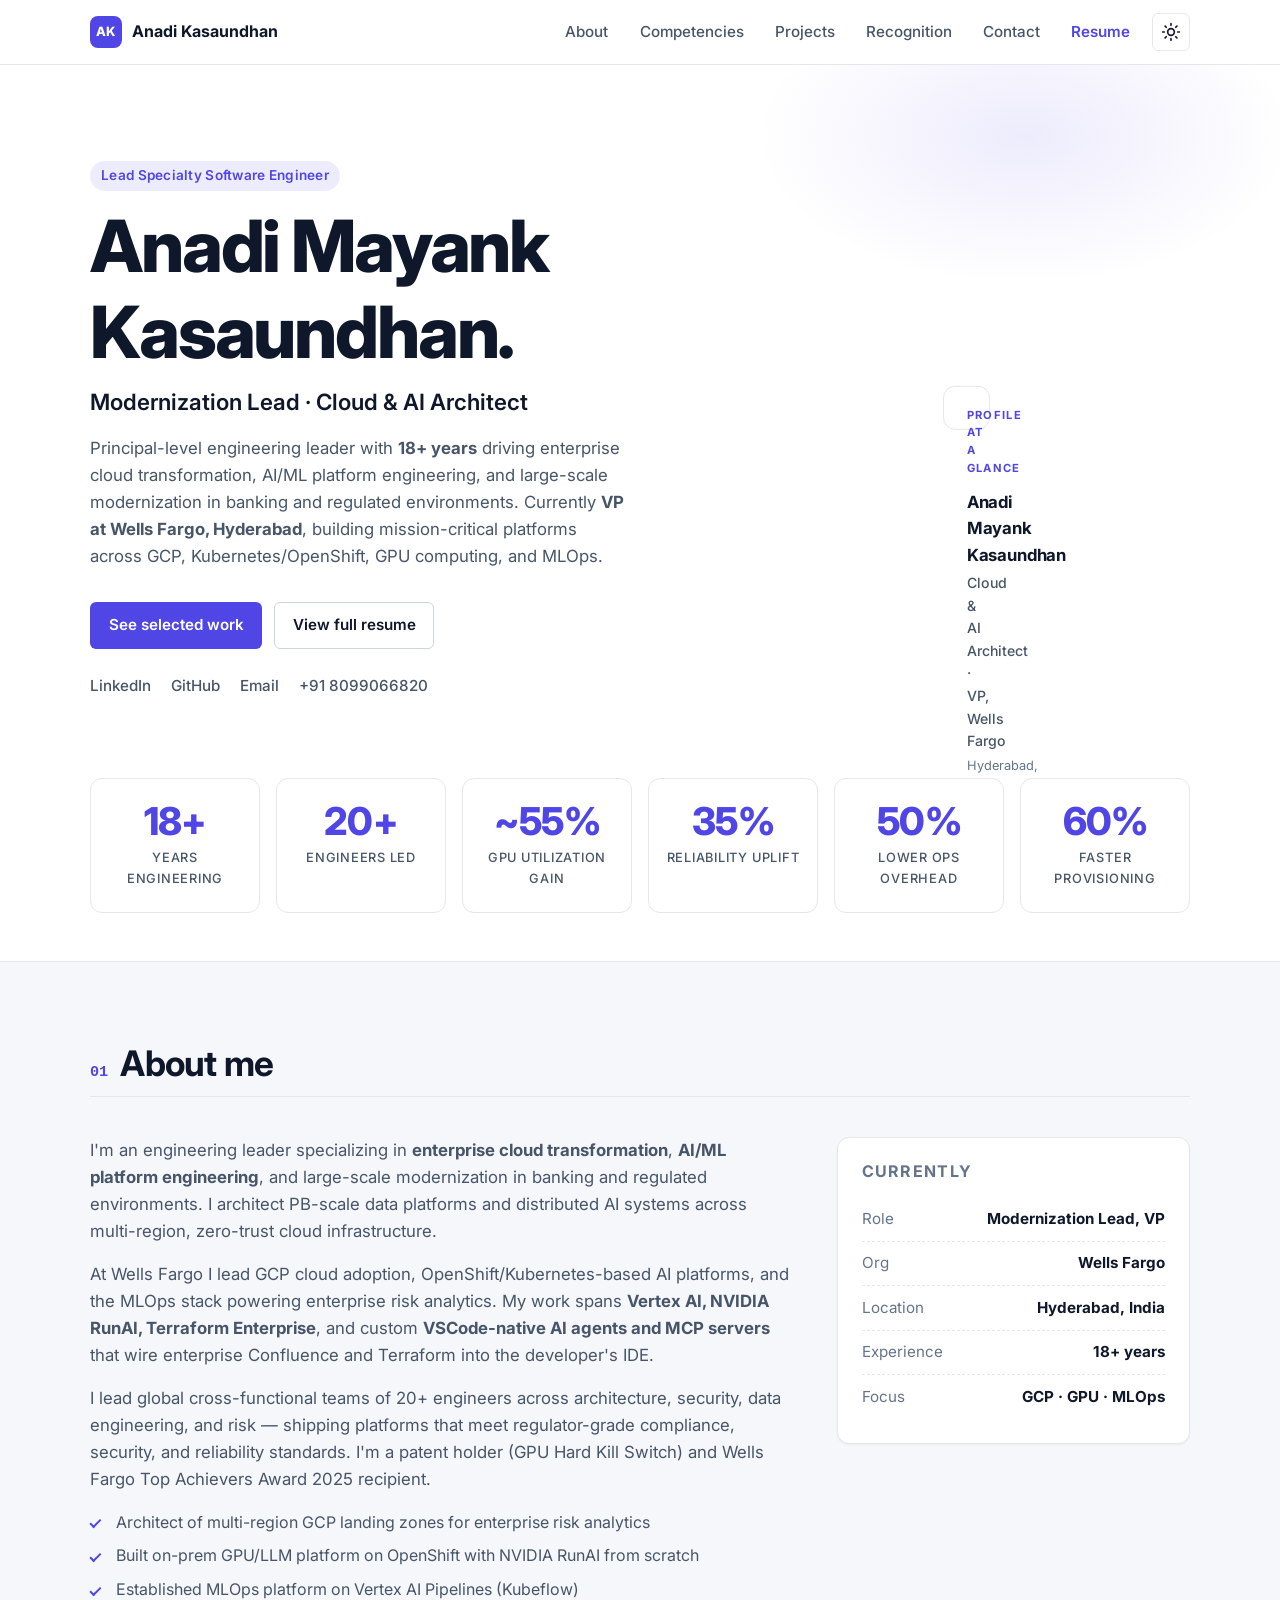
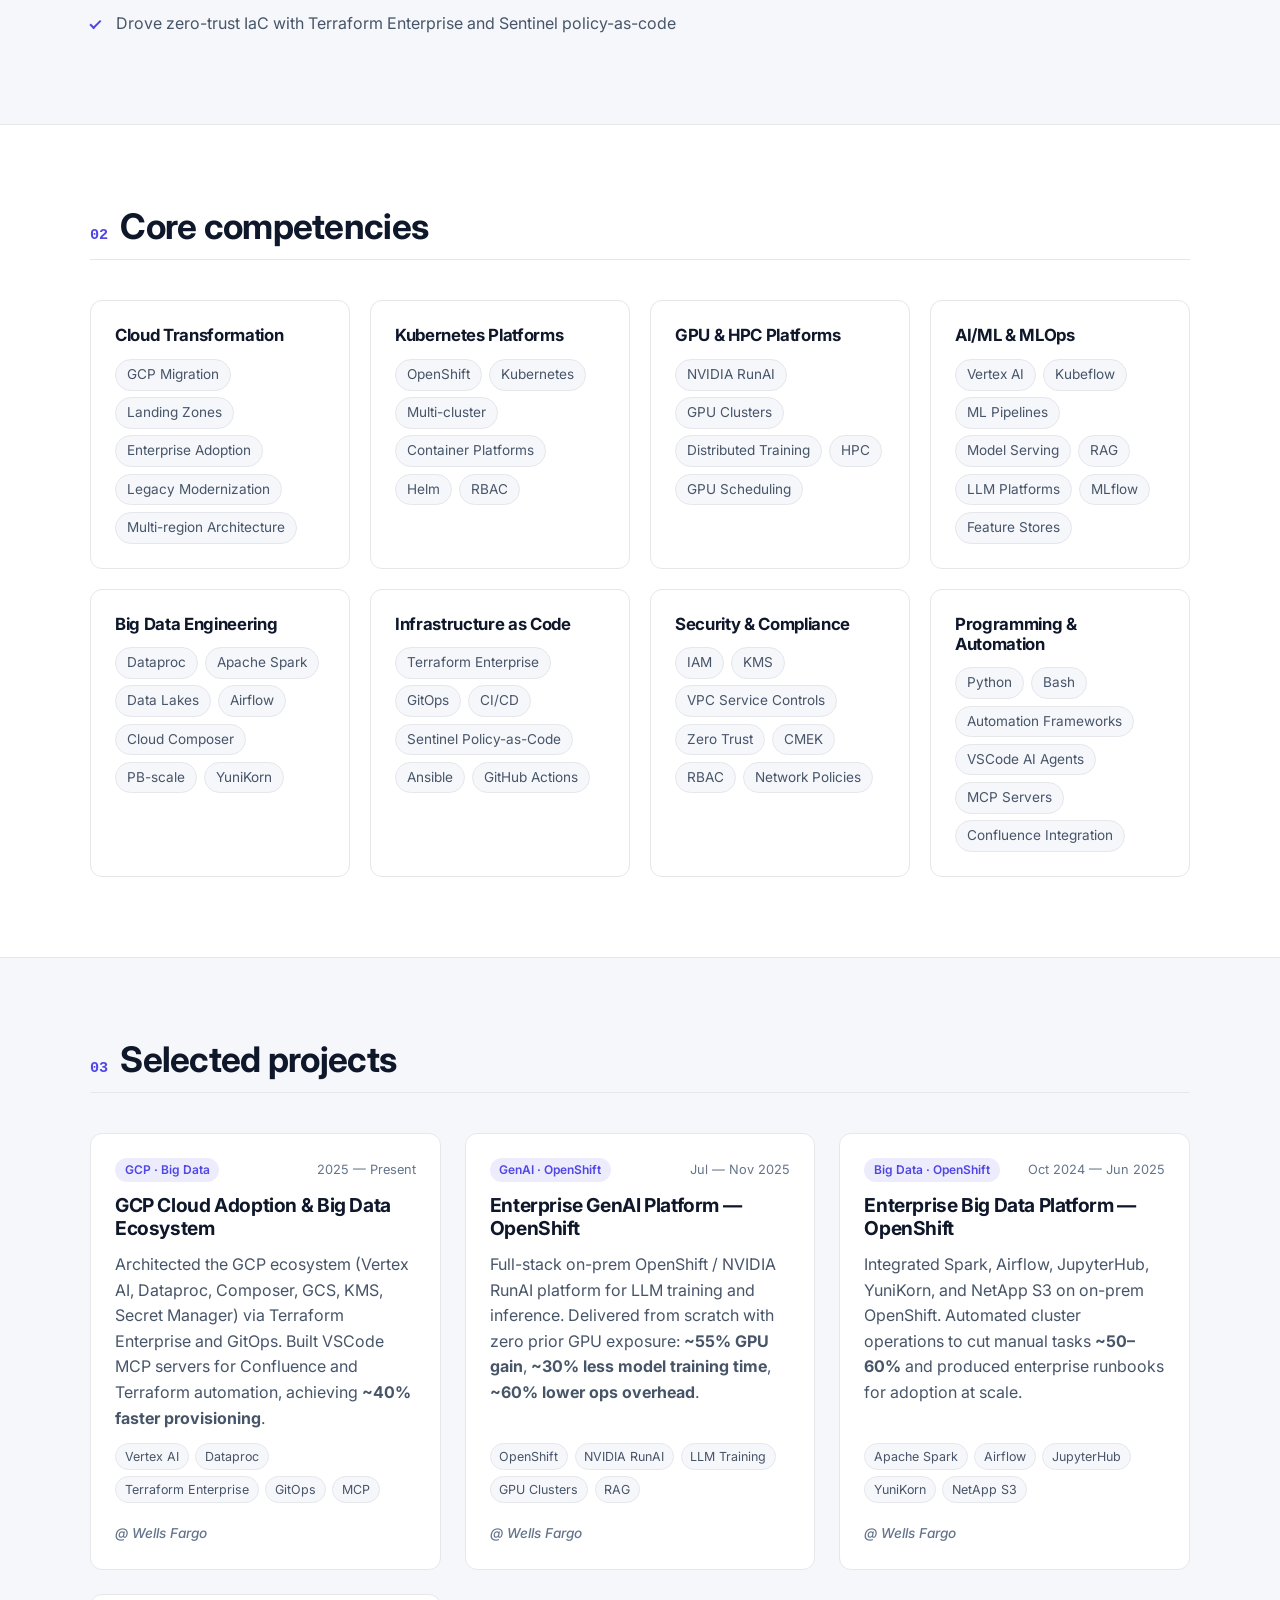
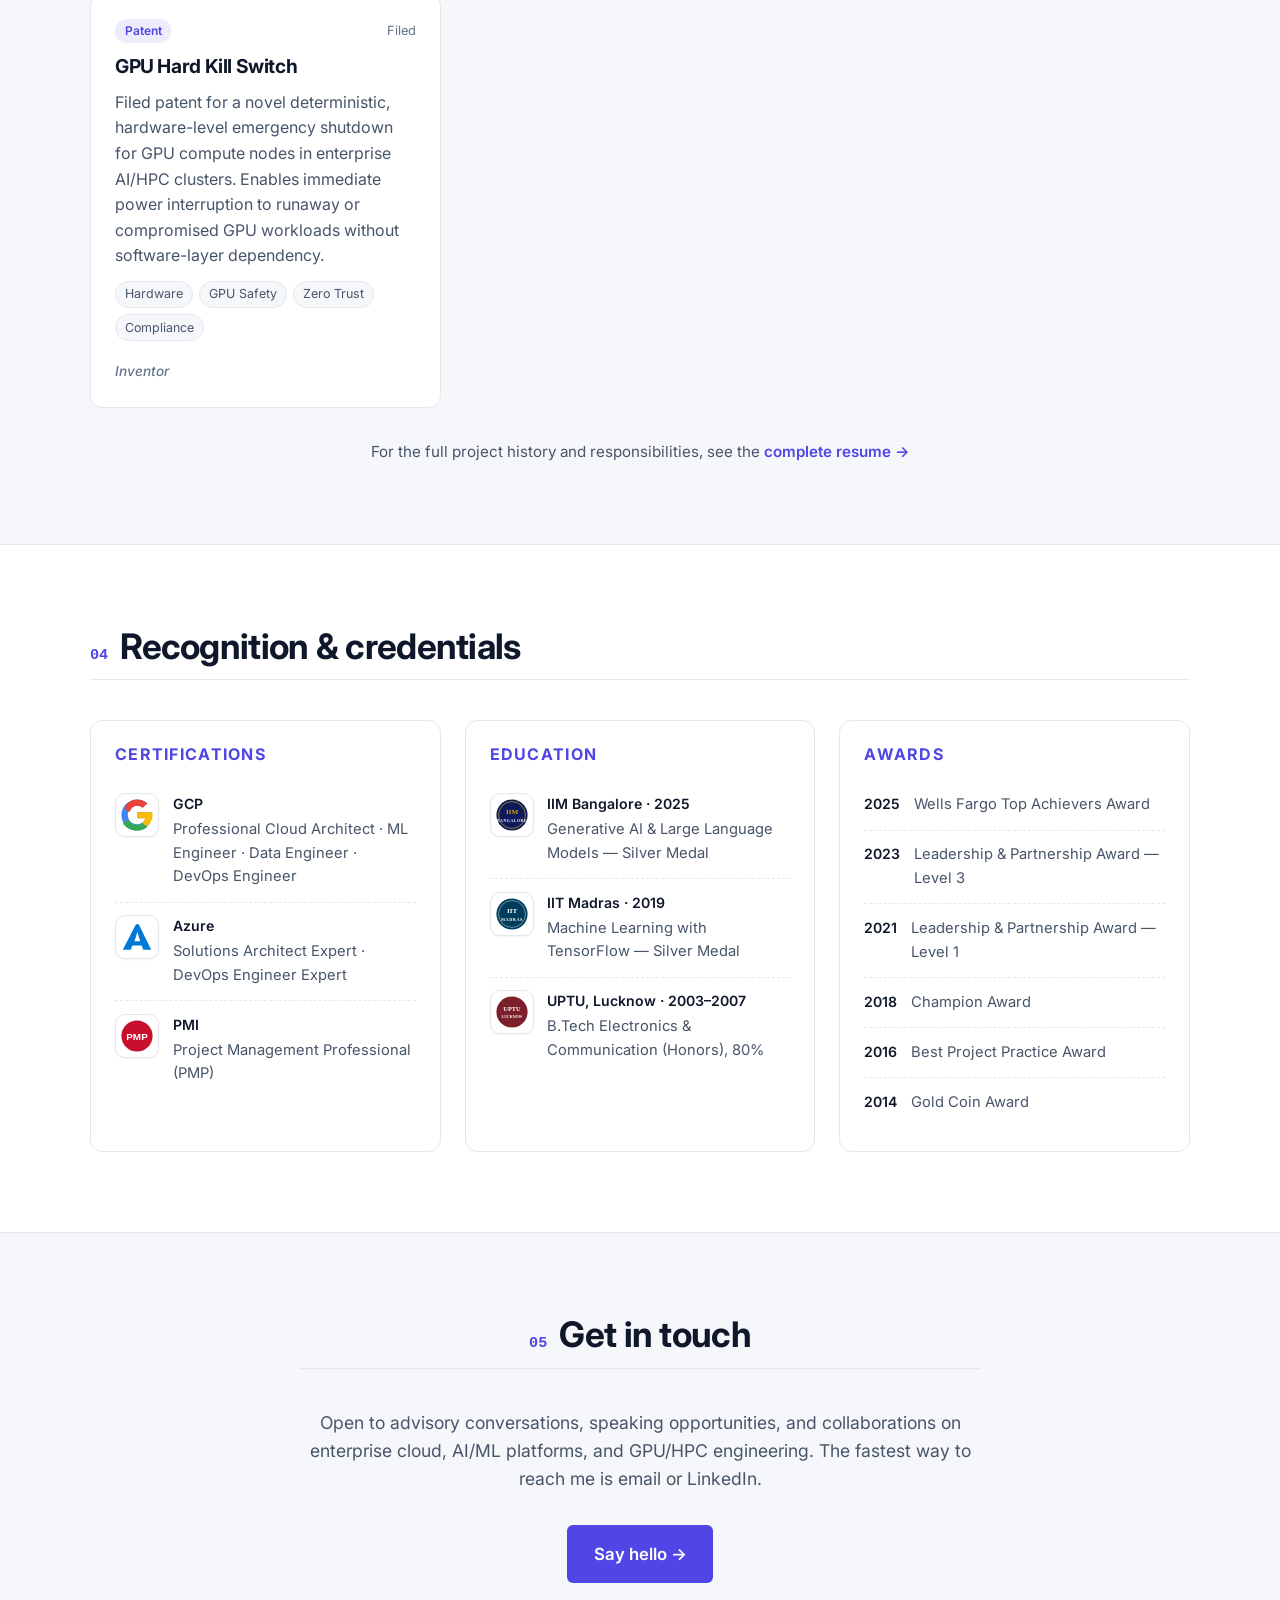
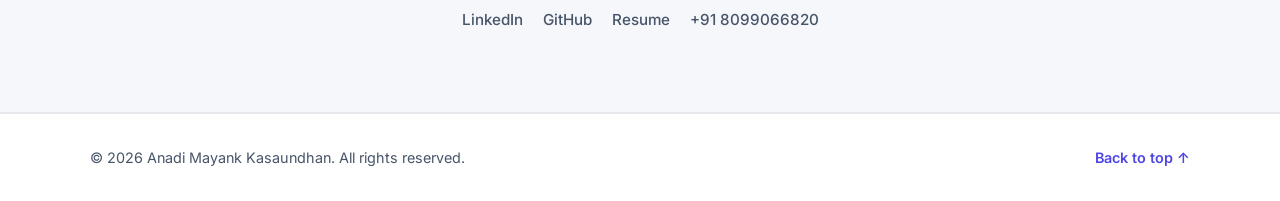
==== commit 3ce45883: "fix: update LinkedIn URL and remove stale template text - LinkedIn URL updated to https://www.linked" ====
--- a/index.html
+++ b/index.html
@@ -73,7 +73,7 @@
             <a href="resume.html" class="btn btn-ghost">View full resume</a>
           </div>
           <ul class="social-list" aria-label="Social profiles">
-            <li><a href="https://www.linkedin.com/in/anadi-kasaundhan" aria-label="LinkedIn">LinkedIn</a></li>
+            <li><a href="https://www.linkedin.com/in/anadi-kasaundhan-22979716/" aria-label="LinkedIn">LinkedIn</a></li>
             <li><a href="https://github.com/anadiazure" aria-label="GitHub">GitHub</a></li>
             <li><a href="mailto:mayankanadi@gmail.com" aria-label="Email">Email</a></li>
             <li><a href="tel:+918099066820" aria-label="Phone">+91 8099066820</a></li>
@@ -85,15 +85,20 @@
           <div class="orb orb-2"></div>
           <div class="orb orb-3"></div>
           <div class="hero-card">
-            <div class="dot dot-r"></div>
-            <div class="dot dot-y"></div>
-            <div class="dot dot-g"></div>
-            <pre class="code"><span class="t-key">const</span> <span class="t-var">anadi</span> = {
-  <span class="t-prop">role</span>: <span class="t-str">'Cloud &amp; AI Architect'</span>,
-  <span class="t-prop">cloud</span>: [<span class="t-str">'GCP'</span>, <span class="t-str">'OpenShift'</span>, <span class="t-str">'K8s'</span>],
-  <span class="t-prop">focus</span>: [<span class="t-str">'MLOps'</span>, <span class="t-str">'GPU Platforms'</span>],
-  <span class="t-prop">patent</span>: <span class="t-bool">true</span>,
-};</pre>
+            <p class="hero-card-eyebrow">Profile at a glance</p>
+            <p class="hero-card-name">Anadi Mayank Kasaundhan</p>
+            <p class="hero-card-role">Cloud &amp; AI Architect &middot; VP, Wells Fargo</p>
+            <p class="hero-card-loc">Hyderabad, India &middot; 18+ years</p>
+            <hr class="hero-card-rule" />
+            <p class="hero-card-label">Tech focus</p>
+            <ul class="hero-card-stack" aria-label="Tech focus">
+              <li>GCP</li>
+              <li>OpenShift</li>
+              <li>Kubernetes</li>
+              <li>NVIDIA RunAI</li>
+              <li>Vertex AI</li>
+              <li>Terraform</li>
+            </ul>
           </div>
         </div>
       </div>
@@ -487,7 +492,7 @@
         </p>
         <a href="mailto:mayankanadi@gmail.com" class="btn btn-primary btn-lg">Say hello &rarr;</a>
         <ul class="social-list center" aria-label="Other ways to connect">
-          <li><a href="https://www.linkedin.com/in/anadi-kasaundhan">LinkedIn</a></li>
+          <li><a href="https://www.linkedin.com/in/anadi-kasaundhan-22979716/">LinkedIn</a></li>
           <li><a href="https://github.com/anadiazure">GitHub</a></li>
           <li><a href="resume.html">Resume</a></li>
           <li><a href="tel:+918099066820">+91 8099066820</a></li>
@@ -498,7 +503,7 @@
 
   <footer class="site-footer">
     <div class="container footer-inner">
-      <p>&copy; <span id="year"></span> Anadi Mayank Kasaundhan. Built with HTML, CSS &amp; a bit of JavaScript.</p>
+      <p>&copy; <span id="year"></span> Anadi Mayank Kasaundhan. All rights reserved.</p>
       <a href="#top" class="back-to-top">Back to top &uarr;</a>
     </div>
   </footer>
--- a/css/style.css
+++ b/css/style.css
@@ -527,10 +527,10 @@
   background: var(--bg-elev);
   border: 1px solid var(--border);
   border-radius: var(--radius-md);
-  padding: 1rem 1.25rem 1.25rem;
+  padding: 1.25rem 1.4rem 1.4rem;
   box-shadow: var(--shadow-lg);
-  font-family: var(--font-mono);
-  font-size: 0.85rem;
+  font-family: var(--font-sans);
+  font-size: 0.9rem;
   width: min(90%, 360px);
   top: 50%;
   transform: translateY(-50%);
@@ -1032,3 +1032,69 @@
     border-color: var(--border-strong);
   }
 }
+
+
+
+/* =========================================================
+   Hero card content (replaces former code snippet)
+   ========================================================= */
+.hero-card-eyebrow {
+  font-size: 0.7rem;
+  font-weight: 700;
+  text-transform: uppercase;
+  letter-spacing: 0.12em;
+  color: var(--accent);
+  margin: 0 0 0.65rem;
+}
+
+.hero-card-name {
+  font-size: 1.05rem;
+  font-weight: 700;
+  color: var(--fg);
+  margin: 0 0 0.2rem;
+  letter-spacing: -0.01em;
+}
+
+.hero-card-role {
+  font-size: 0.88rem;
+  font-weight: 500;
+  color: var(--fg-muted);
+  margin: 0 0 0.2rem;
+}
+
+.hero-card-loc {
+  font-size: 0.8rem;
+  color: var(--fg-subtle);
+  margin: 0;
+}
+
+.hero-card-rule {
+  border: 0;
+  border-top: 1px solid var(--border);
+  margin: 0.9rem 0;
+}
+
+.hero-card-label {
+  font-size: 0.7rem;
+  font-weight: 700;
+  text-transform: uppercase;
+  letter-spacing: 0.12em;
+  color: var(--fg-subtle);
+  margin: 0 0 0.5rem;
+}
+
+.hero-card-stack {
+  display: flex;
+  flex-wrap: wrap;
+  gap: 0.35rem;
+}
+
+.hero-card-stack li {
+  font-size: 0.72rem;
+  padding: 0.2rem 0.6rem;
+  border-radius: 999px;
+  background: var(--bg-alt);
+  border: 1px solid var(--border);
+  color: var(--fg-muted);
+  font-weight: 500;
+}
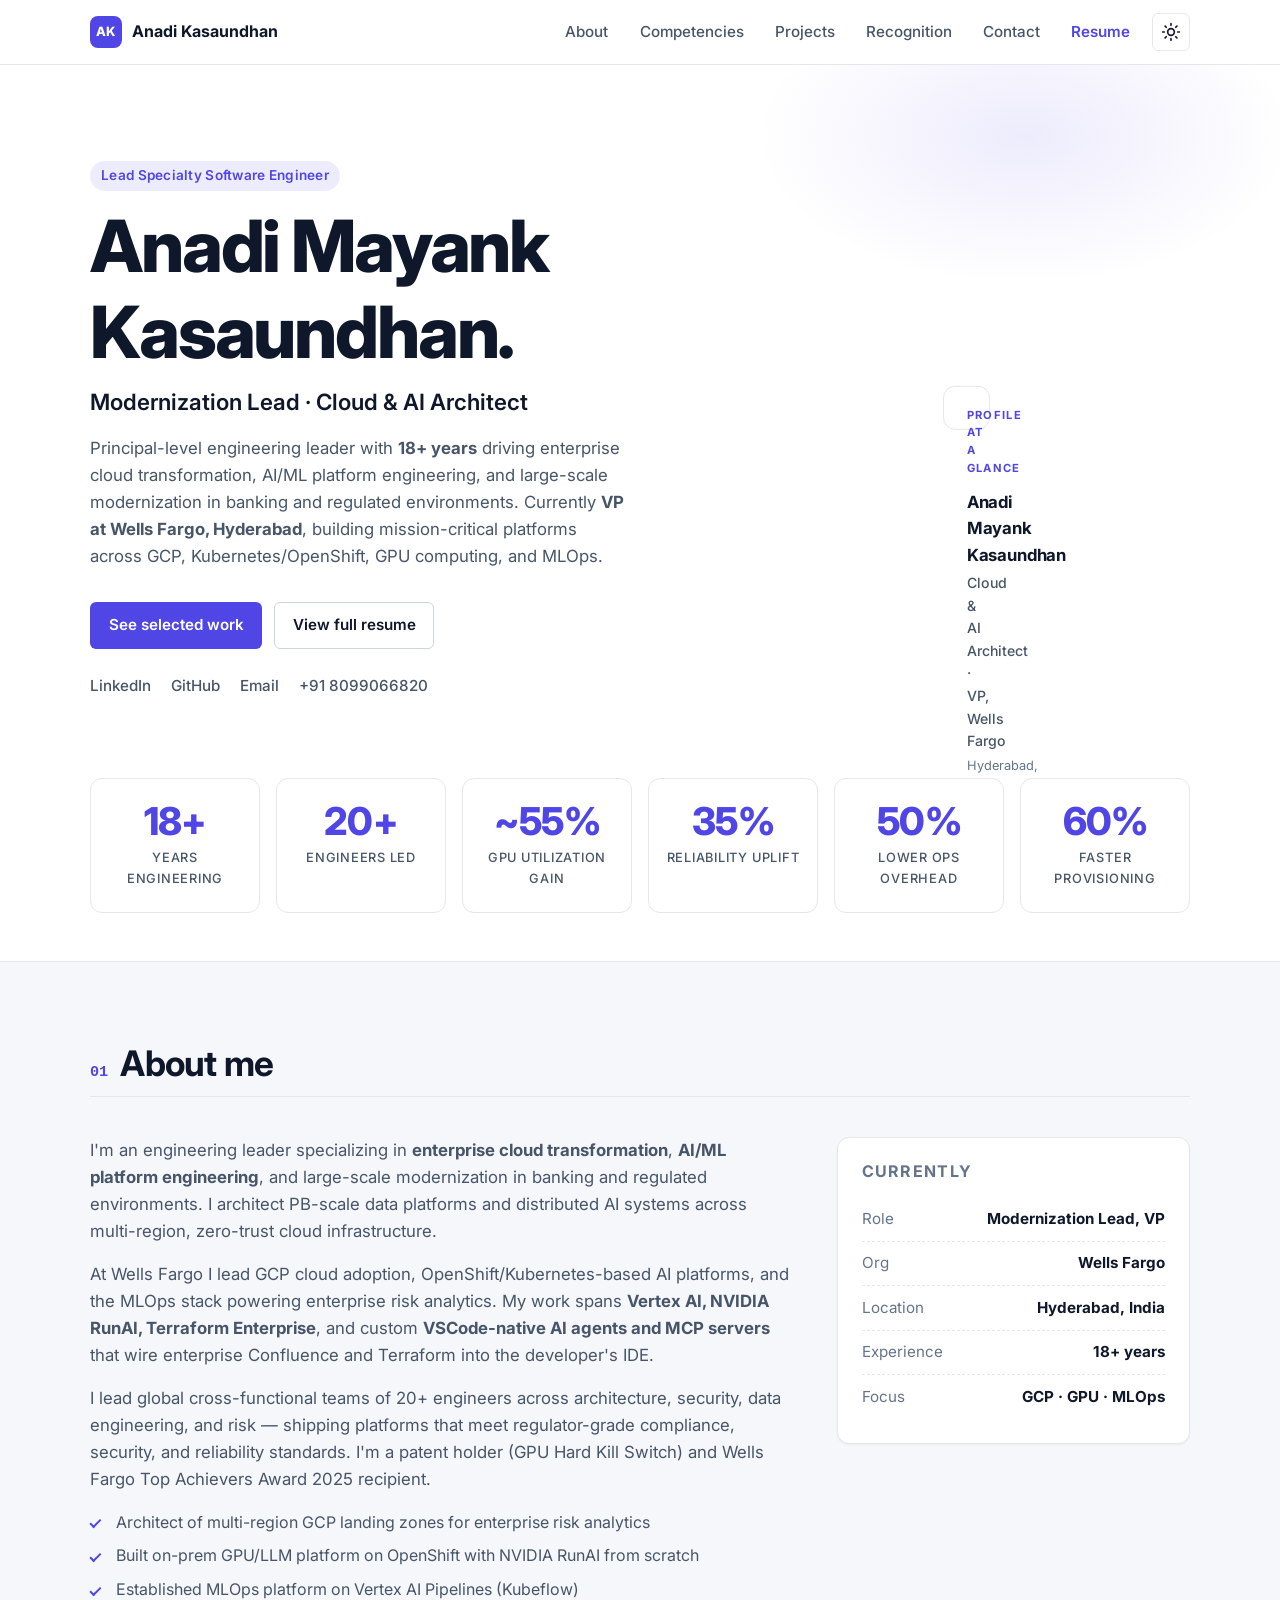
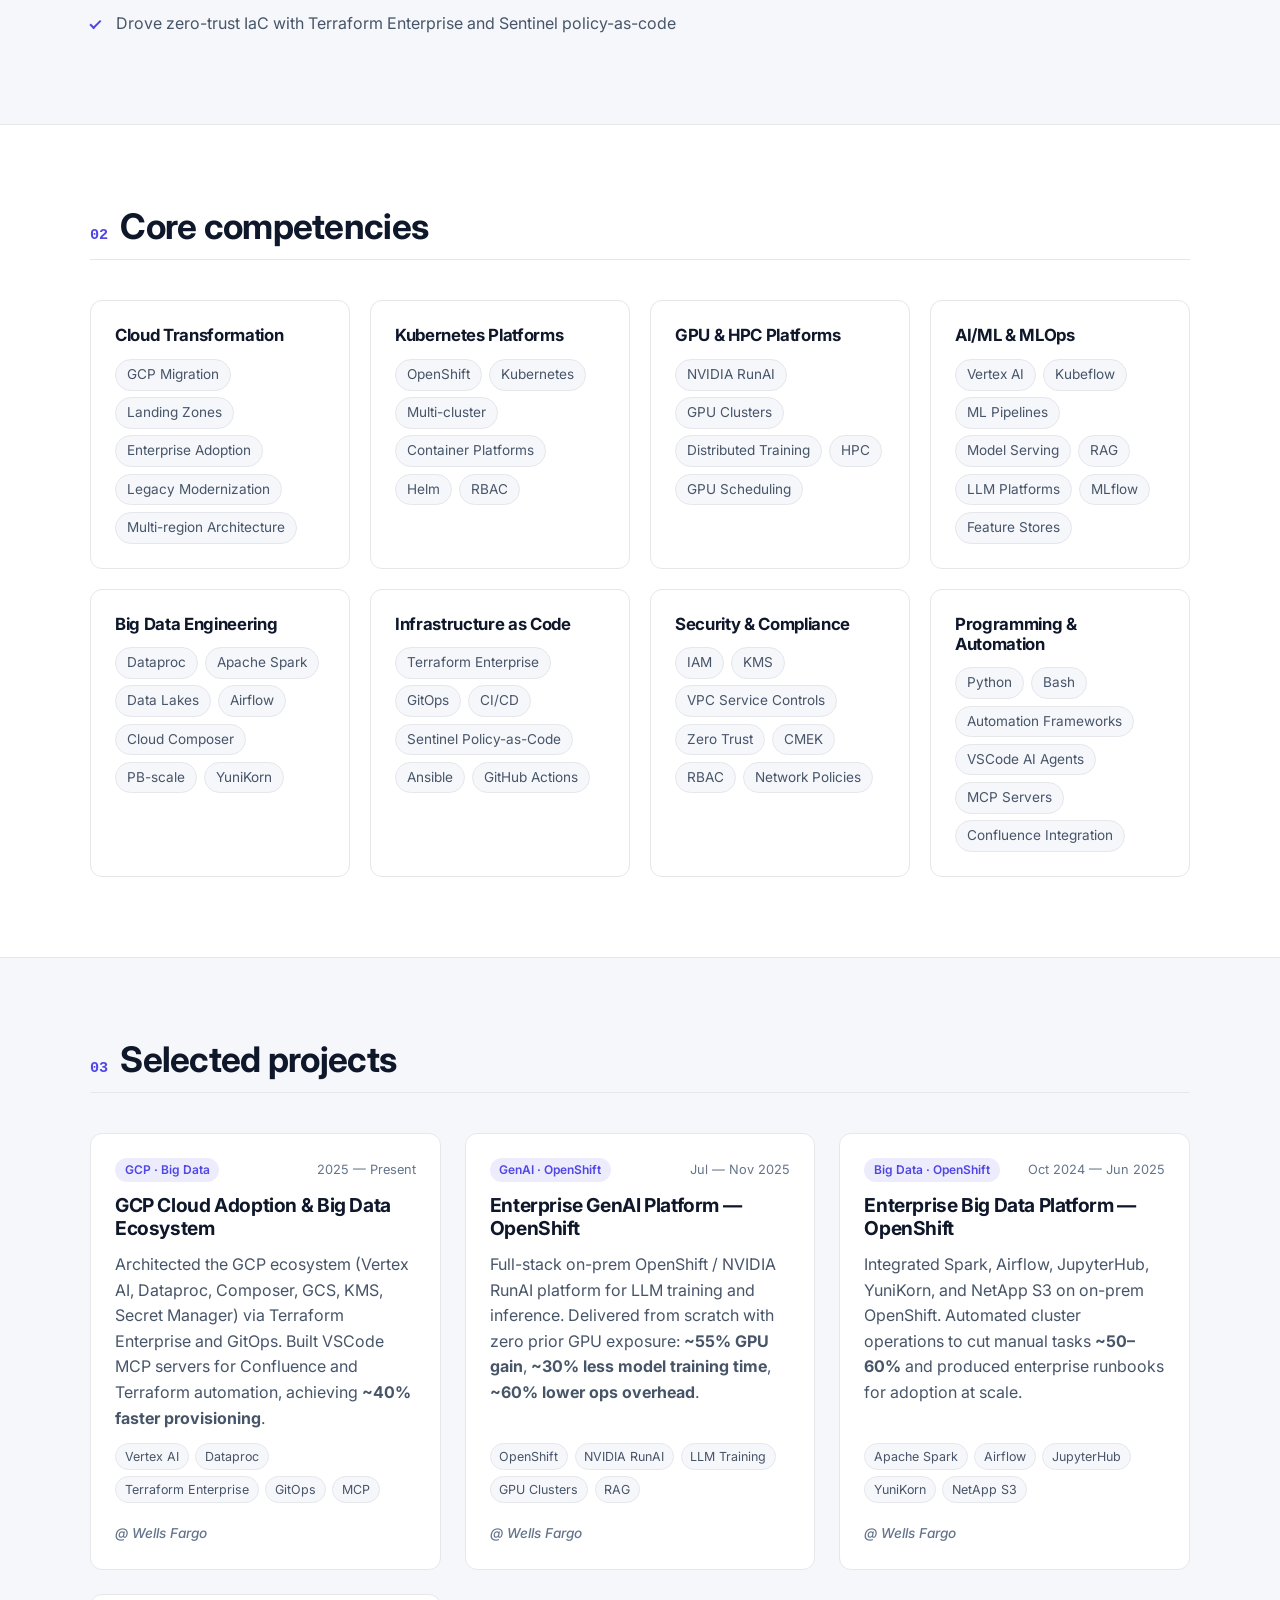
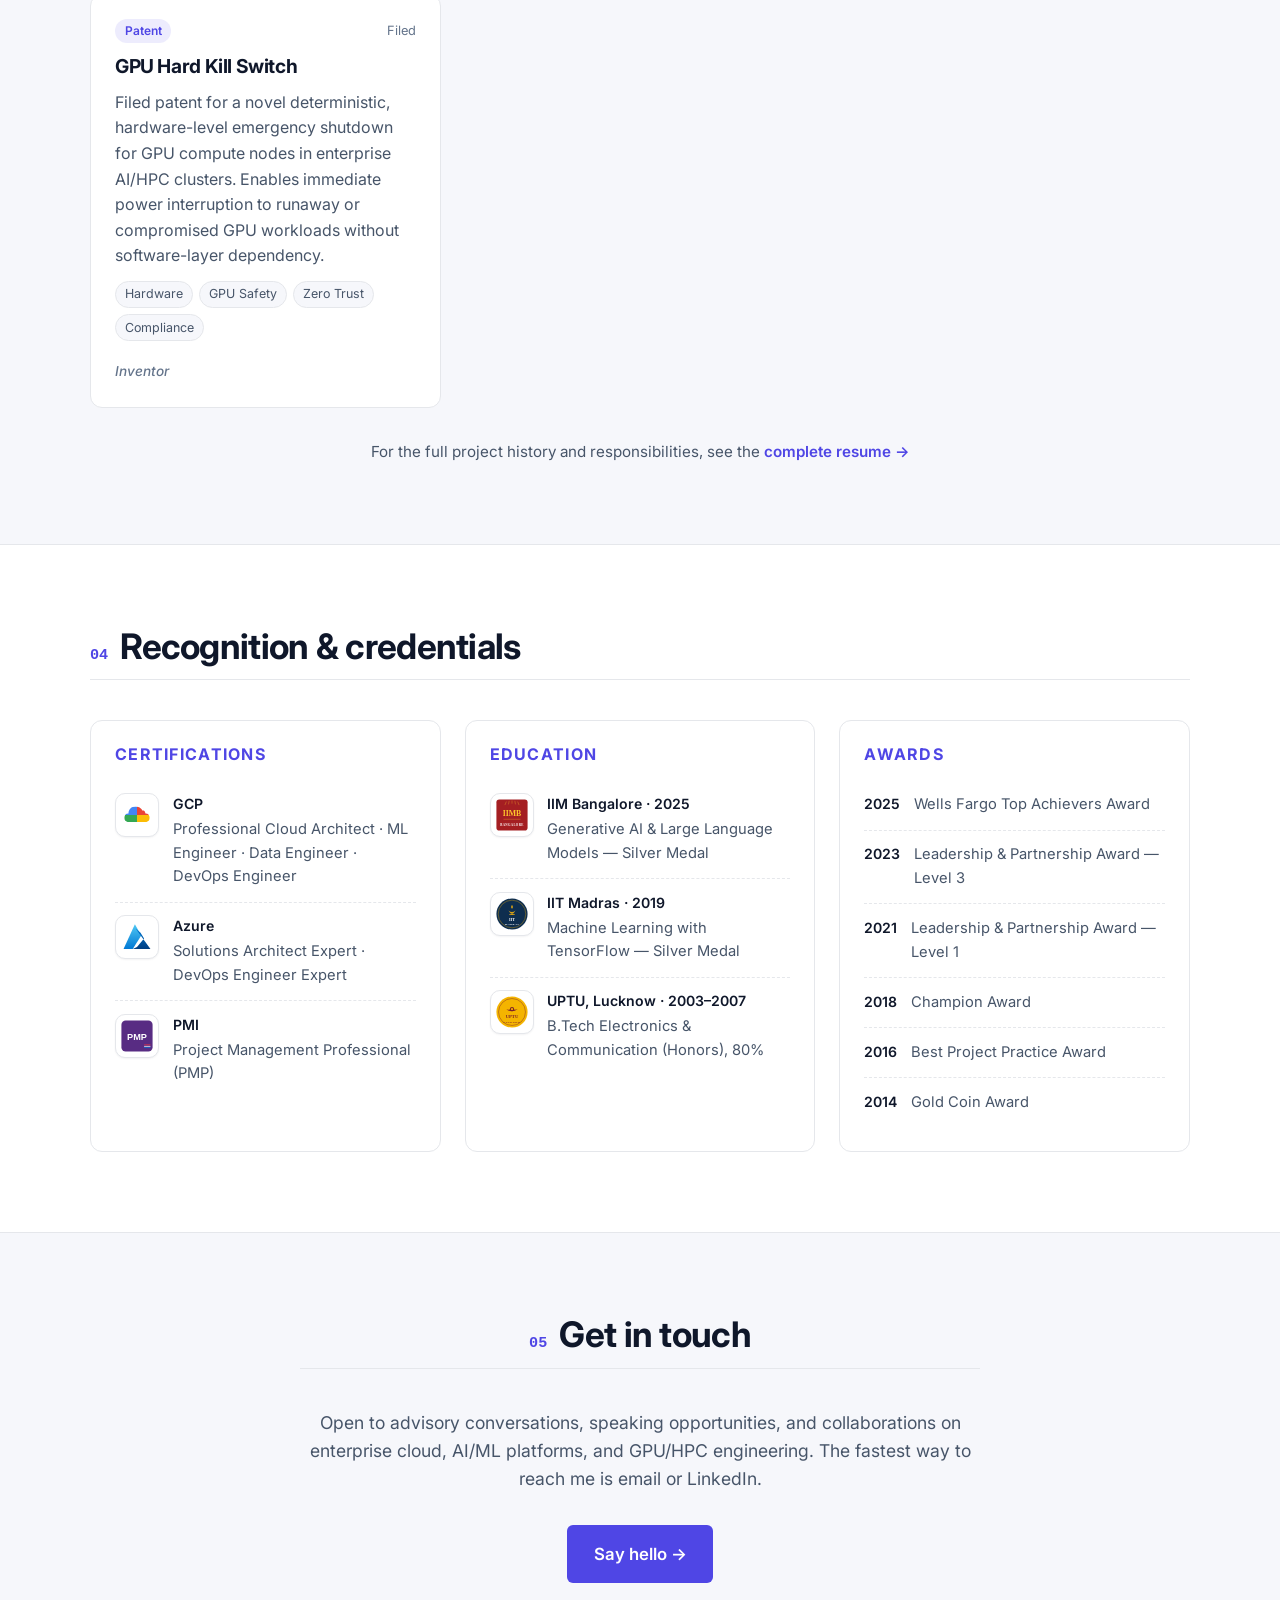
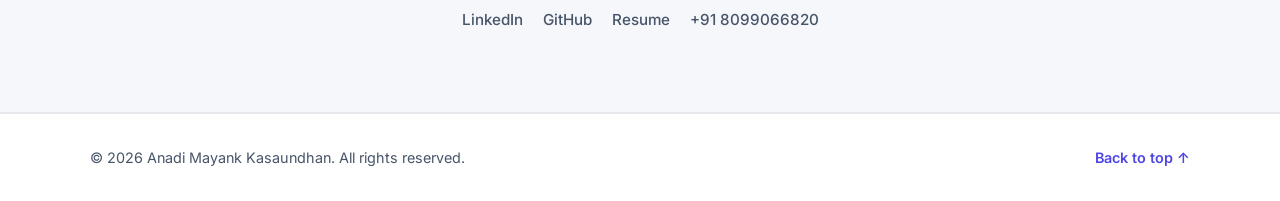
==== commit 46d135ce: "feat: improve all 6 brand logos with more accurate SVG designs - Google Cloud: switched from Google " ====
--- a/index.html
+++ b/index.html
@@ -391,10 +391,15 @@
             <ul class="cert-list">
               <li>
                 <svg class="cert-logo" viewBox="0 0 48 48" aria-hidden="true">
-                  <path fill="#4285F4" d="M44.5 20H24v8.5h11.8C34.7 33.9 30 37 24 37c-7.2 0-13-5.8-13-13s5.8-13 13-13c3.1 0 5.9 1.1 8.1 2.9l6.4-6.4C34.6 4.1 29.6 2 24 2C11.8 2 2 11.8 2 24s9.8 22 22 22c11 0 21-8 21-22 0-1.3-.2-2.7-.5-4z"/>
-                  <path fill="#EA4335" d="M6.3 14.7l7.2 5.3C15.5 15 19.4 11 24 11c3.1 0 5.9 1.1 8.1 2.9l6.4-6.4C34.6 4.1 29.6 2 24 2 16.3 2 9.7 6.3 6.3 14.7z"/>
-                  <path fill="#34A853" d="M24 46c5.5 0 10.5-1.9 14.4-5.2l-6.6-5.6C29.5 37.1 26.9 38 24 38c-6 0-10.7-3.1-12.5-7.5l-7.2 5.5C7.7 41.7 15.2 46 24 46z"/>
-                  <path fill="#FBBC05" d="M44.5 20H24v8.5h11.8c-1 2.6-2.7 4.7-4.7 6.2l6.6 5.6C42.5 36.5 46 30.7 46 24c0-1.3-.2-2.7-.5-4z"/>
+                  <defs>
+                    <clipPath id="gccloud-idx"><path d="M36 22C40 22 42 25 42 28C42 31 40 34 36 34H12C8 34 6 31 6 28C6 25 8 22 12 22C12 16 16 12 22 12C26 12 30 14 32 18C34 17 35 18 36 22Z"/></clipPath>
+                  </defs>
+                  <g clip-path="url(#gccloud-idx)">
+                    <rect width="24" height="24" fill="#4285F4"/>
+                    <rect x="24" width="24" height="24" fill="#EA4335"/>
+                    <rect y="24" width="24" height="24" fill="#34A853"/>
+                    <rect x="24" y="24" width="24" height="24" fill="#FBBC05"/>
+                  </g>
                 </svg>
                 <div class="cert-item-text">
                   <strong>GCP</strong>
@@ -403,7 +408,12 @@
               </li>
               <li>
                 <svg class="cert-logo" viewBox="0 0 48 48" aria-hidden="true">
-                  <path fill="#0078D4" d="M22.5 6L4 42h11l2.5-6h13l2.5 6h11L26.5 6h-4zm2 11l4 13h-8l4-13z"/>
+                  <defs>
+                    <linearGradient id="azG1-idx" x1="0" y1="0" x2="0" y2="1"><stop offset="0" stop-color="#50C8F4"/><stop offset="1" stop-color="#0078D4"/></linearGradient>
+                    <linearGradient id="azG2-idx" x1="0" y1="0" x2="0" y2="1"><stop offset="0" stop-color="#0078D4"/><stop offset="1" stop-color="#003D80"/></linearGradient>
+                  </defs>
+                  <path fill="url(#azG1-idx)" d="M21 6L5 41H18L30 22Z"/>
+                  <path fill="url(#azG2-idx)" d="M22 12L43 41H18L24 38L34 26L29 18Z"/>
                 </svg>
                 <div class="cert-item-text">
                   <strong>Azure</strong>
@@ -412,8 +422,11 @@
               </li>
               <li>
                 <svg class="cert-logo" viewBox="0 0 48 48" aria-hidden="true">
-                  <circle cx="24" cy="24" r="22" fill="#C8102E"/>
-                  <text x="24" y="29" text-anchor="middle" fill="#FFFFFF" font-family="Arial, sans-serif" font-size="14" font-weight="800">PMP</text>
+                  <rect x="2" y="2" width="44" height="44" rx="6" fill="#582C83"/>
+                  <text x="24" y="29" text-anchor="middle" fill="#FFFFFF" font-family="Arial, sans-serif" font-size="13" font-weight="900">PMP</text>
+                  <rect x="34" y="36" width="9" height="1" fill="#EF3340"/>
+                  <rect x="34" y="38" width="9" height="1" fill="#FFFFFF"/>
+                  <rect x="34" y="40" width="9" height="1" fill="#0078D4"/>
                 </svg>
                 <div class="cert-item-text">
                   <strong>PMI</strong>
@@ -428,10 +441,13 @@
             <ul class="cert-list">
               <li>
                 <svg class="cert-logo" viewBox="0 0 48 48" aria-hidden="true">
-                  <circle cx="24" cy="24" r="22" fill="#0D1B5C"/>
-                  <circle cx="24" cy="24" r="19" fill="none" stroke="#D4A017" stroke-width="1"/>
-                  <text x="24" y="22" text-anchor="middle" fill="#D4A017" font-family="Georgia, serif" font-size="10" font-weight="700">IIM</text>
-                  <text x="24" y="34" text-anchor="middle" fill="#FFFFFF" font-family="Georgia, serif" font-size="5.5" font-weight="600" letter-spacing="0.8">BANGALORE</text>
+                  <rect x="2" y="2" width="44" height="44" rx="4" fill="#A41E22"/>
+                  <g stroke="#FFC72C" stroke-width="0.5" fill="none" opacity="0.85">
+                    <path d="M14 10L16 5M19 9L20 4M24 8L24 3.5M29 9L28 4M34 10L32 5"/>
+                  </g>
+                  <text x="24" y="26" text-anchor="middle" fill="#FFC72C" font-family="Georgia, serif" font-size="11" font-weight="800">IIMB</text>
+                  <line x1="12" y1="30" x2="36" y2="30" stroke="#FFC72C" stroke-width="0.6" opacity="0.7"/>
+                  <text x="24" y="40" text-anchor="middle" fill="#FFFFFF" font-family="Georgia, serif" font-size="4.5" font-weight="600" letter-spacing="0.5">BANGALORE</text>
                 </svg>
                 <div class="cert-item-text">
                   <strong>IIM Bangalore &middot; 2025</strong>
@@ -440,10 +456,15 @@
               </li>
               <li>
                 <svg class="cert-logo" viewBox="0 0 48 48" aria-hidden="true">
-                  <circle cx="24" cy="24" r="22" fill="#003D5C"/>
-                  <circle cx="24" cy="24" r="19" fill="none" stroke="#FFFFFF" stroke-width="0.6"/>
-                  <text x="24" y="22" text-anchor="middle" fill="#FFFFFF" font-family="Georgia, serif" font-size="10" font-weight="700">IIT</text>
-                  <text x="24" y="34" text-anchor="middle" fill="#FFFFFF" font-family="Georgia, serif" font-size="6" font-weight="600" letter-spacing="0.8">MADRAS</text>
+                  <circle cx="24" cy="24" r="22" fill="#0E2E4F"/>
+                  <circle cx="24" cy="24" r="19.5" fill="none" stroke="#D4A017" stroke-width="0.6"/>
+                  <g fill="#D4A017">
+                    <path d="M24 11Q22 13 23 16.5Q24 14.5 25 16.5Q26 13 24 11Z"/>
+                    <path d="M19 19Q24 23.5 29 19L26.5 22.5Q24 24.5 21.5 22.5Z"/>
+                    <ellipse cx="24" cy="24.5" rx="4.5" ry="0.8"/>
+                  </g>
+                  <text x="24" y="34" text-anchor="middle" fill="#FFFFFF" font-family="Georgia, serif" font-size="6" font-weight="700">IIT</text>
+                  <text x="24" y="40" text-anchor="middle" fill="#FFFFFF" font-family="Georgia, serif" font-size="4" font-weight="600" letter-spacing="0.5">MADRAS</text>
                 </svg>
                 <div class="cert-item-text">
                   <strong>IIT Madras &middot; 2019</strong>
@@ -452,9 +473,15 @@
               </li>
               <li>
                 <svg class="cert-logo" viewBox="0 0 48 48" aria-hidden="true">
-                  <circle cx="24" cy="24" r="22" fill="#7B1F2A"/>
-                  <text x="24" y="22" text-anchor="middle" fill="#FFFFFF" font-family="Georgia, serif" font-size="9" font-weight="700">UPTU</text>
-                  <text x="24" y="33" text-anchor="middle" fill="#FFFFFF" font-family="Georgia, serif" font-size="5.5" font-weight="600">LUCKNOW</text>
+                  <circle cx="24" cy="24" r="22" fill="#F4B400"/>
+                  <circle cx="24" cy="24" r="19" fill="none" stroke="#7B1F2A" stroke-width="0.6"/>
+                  <g fill="#7B1F2A">
+                    <circle cx="24" cy="20" r="3"/>
+                    <circle cx="24" cy="20" r="1.5" fill="#F4B400"/>
+                    <path d="M16 20Q24 26 32 20Q24 22 16 20Z"/>
+                  </g>
+                  <text x="24" y="32" text-anchor="middle" fill="#7B1F2A" font-family="Georgia, serif" font-size="6.5" font-weight="800">UPTU</text>
+                  <text x="24" y="39" text-anchor="middle" fill="#7B1F2A" font-family="Georgia, serif" font-size="3.8" font-weight="700" letter-spacing="0.5">LUCKNOW</text>
                 </svg>
                 <div class="cert-item-text">
                   <strong>UPTU, Lucknow &middot; 2003&ndash;2007</strong>
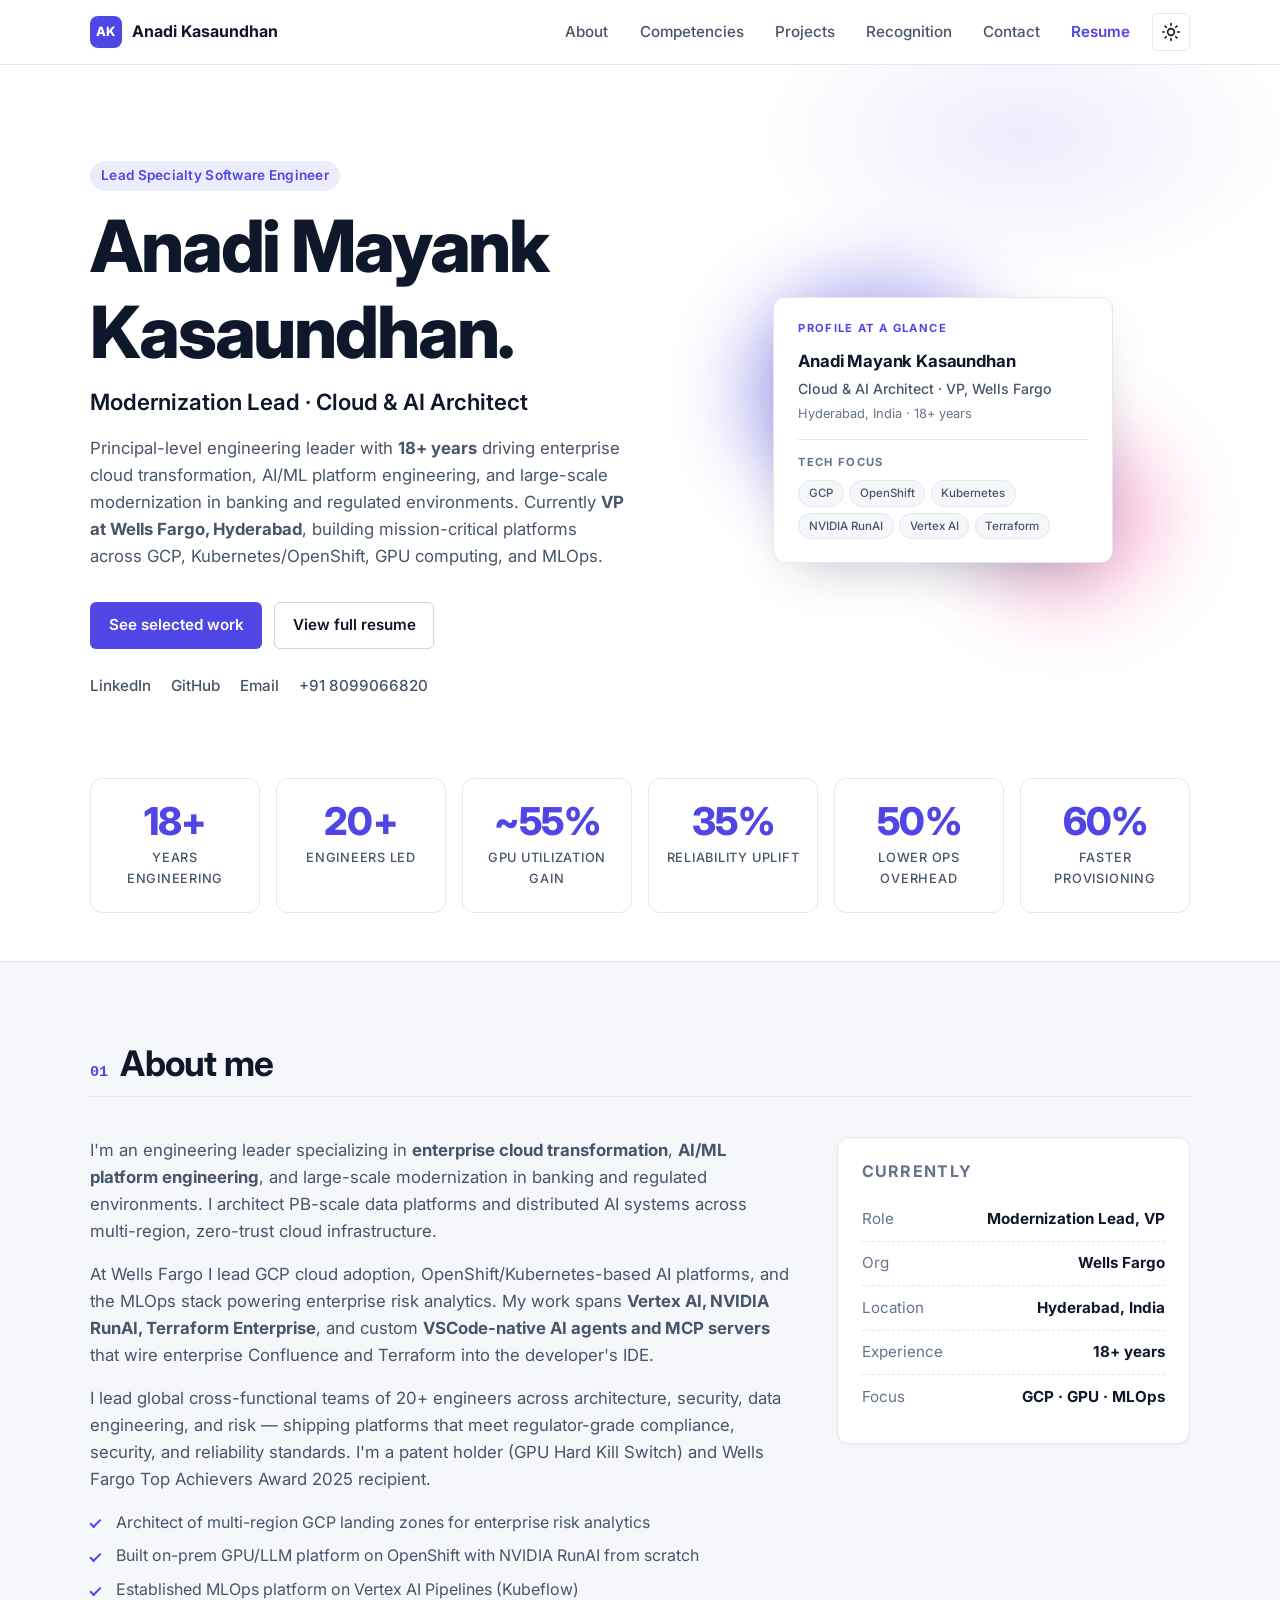
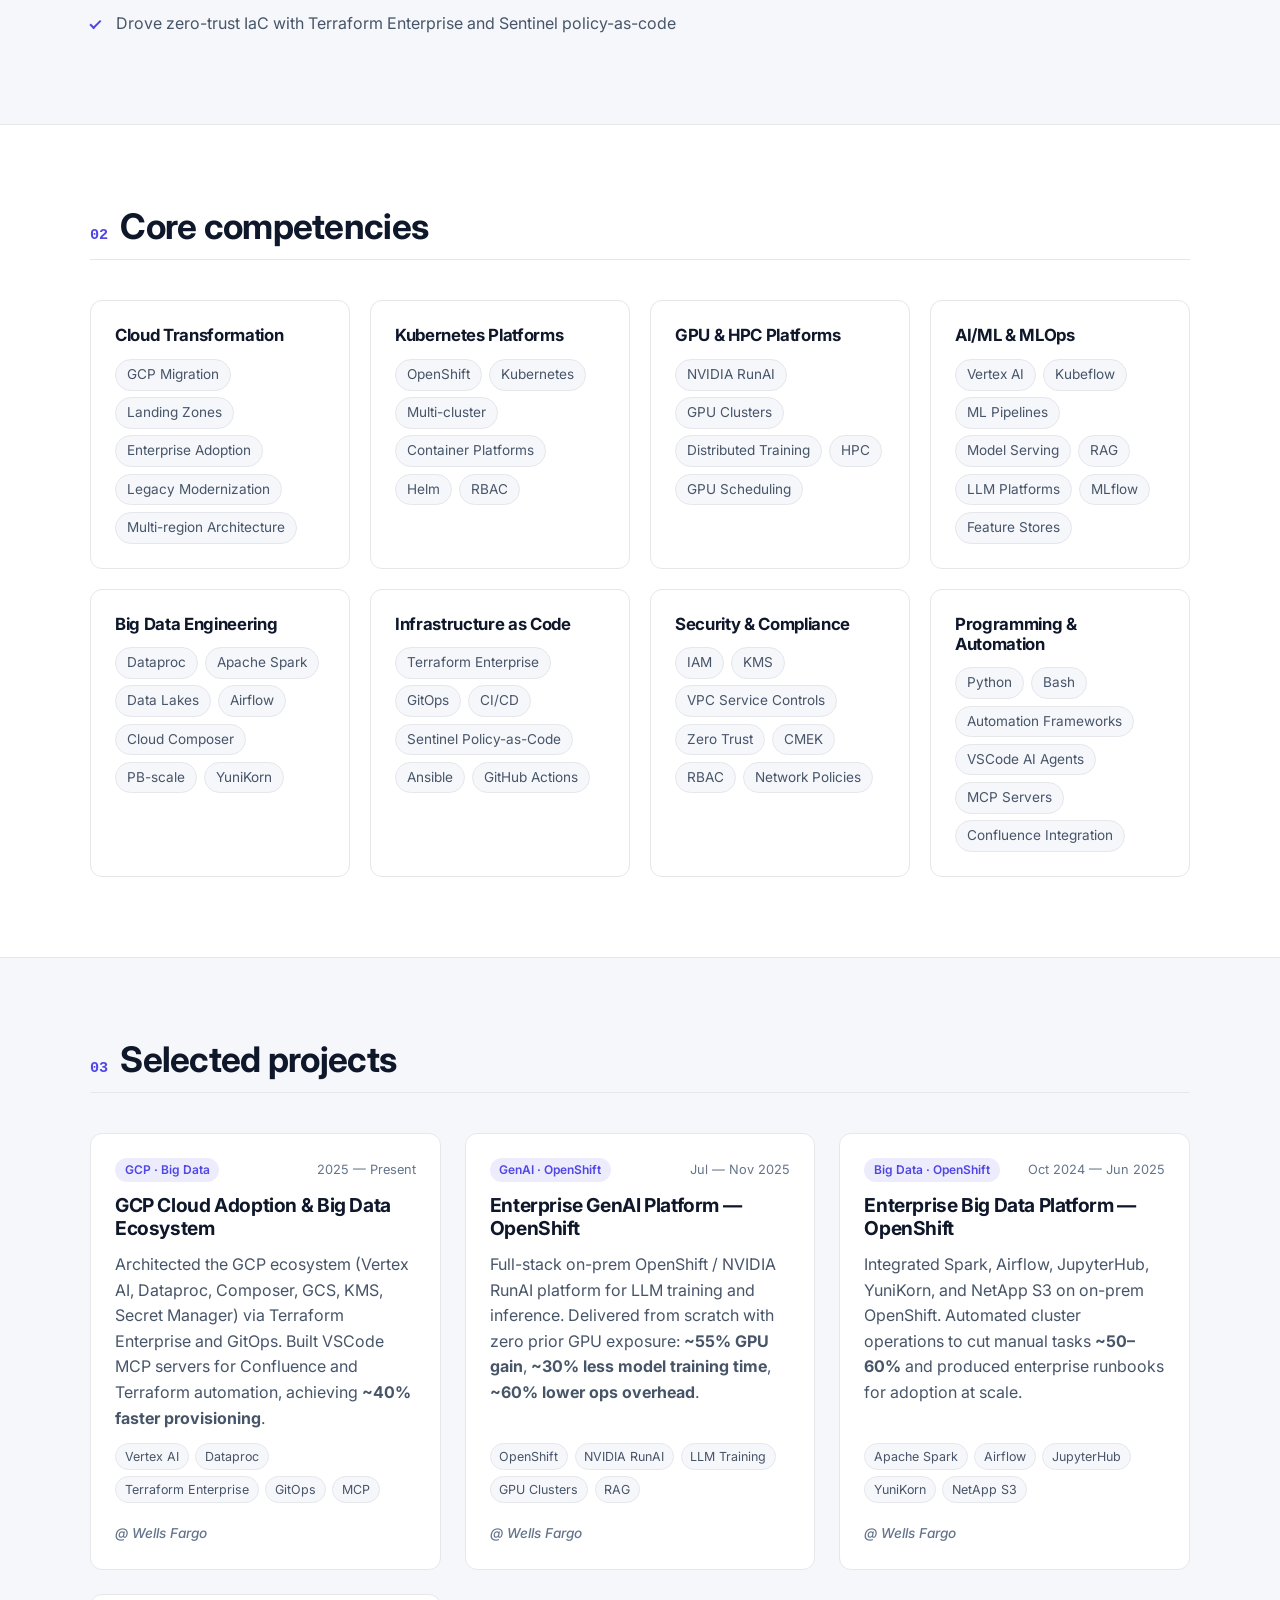
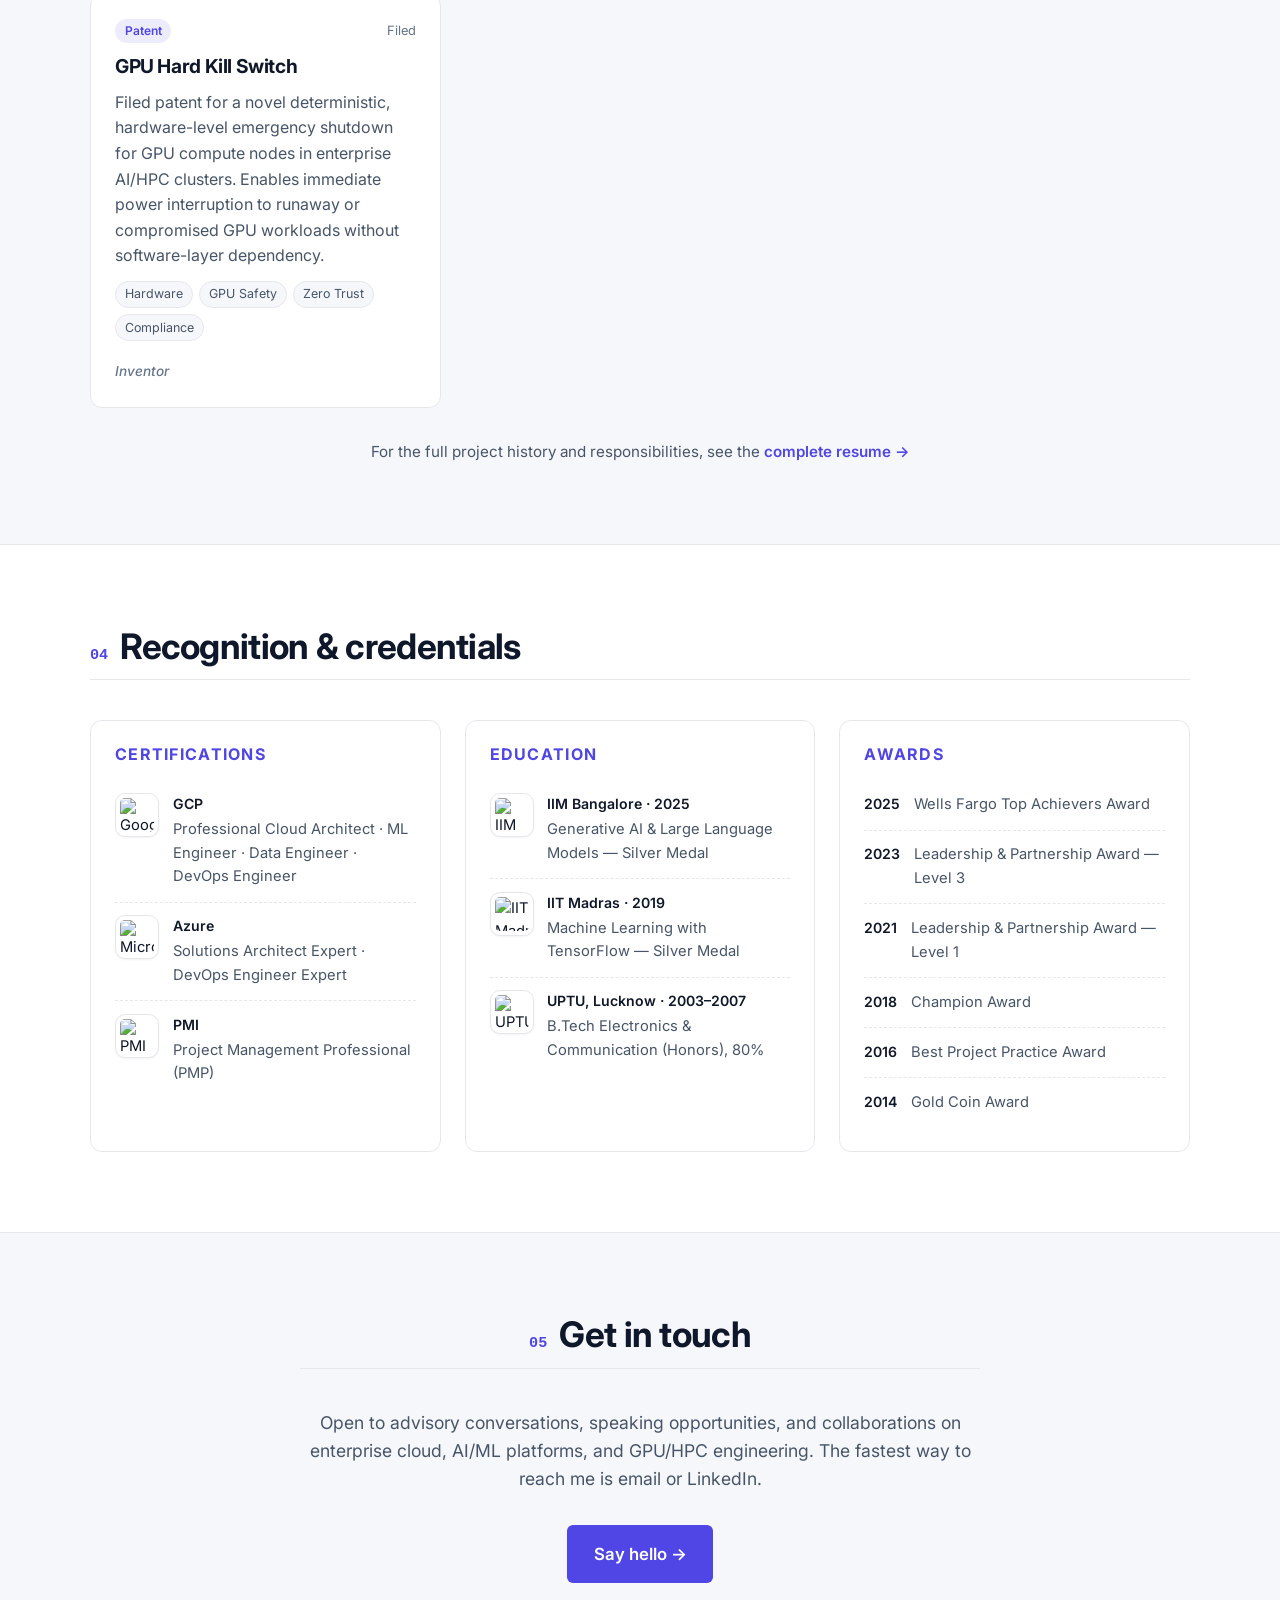
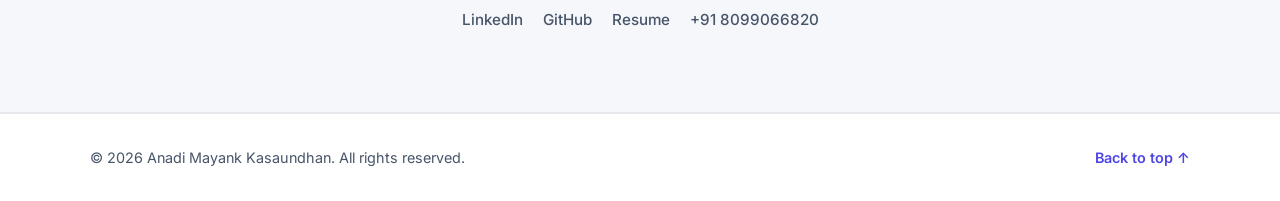
==== commit 019c12b6: "feat: switch hero/resume logos to img tags pointing to assets/logos/ - Replaced all 12 inline SVG ap" ====
--- a/index.html
+++ b/index.html
@@ -390,44 +390,21 @@
             <h3>Certifications</h3>
             <ul class="cert-list">
               <li>
-                <svg class="cert-logo" viewBox="0 0 48 48" aria-hidden="true">
-                  <defs>
-                    <clipPath id="gccloud-idx"><path d="M36 22C40 22 42 25 42 28C42 31 40 34 36 34H12C8 34 6 31 6 28C6 25 8 22 12 22C12 16 16 12 22 12C26 12 30 14 32 18C34 17 35 18 36 22Z"/></clipPath>
-                  </defs>
-                  <g clip-path="url(#gccloud-idx)">
-                    <rect width="24" height="24" fill="#4285F4"/>
-                    <rect x="24" width="24" height="24" fill="#EA4335"/>
-                    <rect y="24" width="24" height="24" fill="#34A853"/>
-                    <rect x="24" y="24" width="24" height="24" fill="#FBBC05"/>
-                  </g>
-                </svg>
+                <img class="cert-logo" src="assets/logos/gcp.png" alt="Google Cloud Platform" loading="lazy" />
                 <div class="cert-item-text">
                   <strong>GCP</strong>
                   <span>Professional Cloud Architect &middot; ML Engineer &middot; Data Engineer &middot; DevOps Engineer</span>
                 </div>
               </li>
               <li>
-                <svg class="cert-logo" viewBox="0 0 48 48" aria-hidden="true">
-                  <defs>
-                    <linearGradient id="azG1-idx" x1="0" y1="0" x2="0" y2="1"><stop offset="0" stop-color="#50C8F4"/><stop offset="1" stop-color="#0078D4"/></linearGradient>
-                    <linearGradient id="azG2-idx" x1="0" y1="0" x2="0" y2="1"><stop offset="0" stop-color="#0078D4"/><stop offset="1" stop-color="#003D80"/></linearGradient>
-                  </defs>
-                  <path fill="url(#azG1-idx)" d="M21 6L5 41H18L30 22Z"/>
-                  <path fill="url(#azG2-idx)" d="M22 12L43 41H18L24 38L34 26L29 18Z"/>
-                </svg>
+                <img class="cert-logo" src="assets/logos/azure.png" alt="Microsoft Azure" loading="lazy" />
                 <div class="cert-item-text">
                   <strong>Azure</strong>
                   <span>Solutions Architect Expert &middot; DevOps Engineer Expert</span>
                 </div>
               </li>
               <li>
-                <svg class="cert-logo" viewBox="0 0 48 48" aria-hidden="true">
-                  <rect x="2" y="2" width="44" height="44" rx="6" fill="#582C83"/>
-                  <text x="24" y="29" text-anchor="middle" fill="#FFFFFF" font-family="Arial, sans-serif" font-size="13" font-weight="900">PMP</text>
-                  <rect x="34" y="36" width="9" height="1" fill="#EF3340"/>
-                  <rect x="34" y="38" width="9" height="1" fill="#FFFFFF"/>
-                  <rect x="34" y="40" width="9" height="1" fill="#0078D4"/>
-                </svg>
+                <img class="cert-logo" src="assets/logos/pmi.png" alt="PMI / PMP" loading="lazy" />
                 <div class="cert-item-text">
                   <strong>PMI</strong>
                   <span>Project Management Professional (PMP)</span>
@@ -440,49 +417,21 @@
             <h3>Education</h3>
             <ul class="cert-list">
               <li>
-                <svg class="cert-logo" viewBox="0 0 48 48" aria-hidden="true">
-                  <rect x="2" y="2" width="44" height="44" rx="4" fill="#A41E22"/>
-                  <g stroke="#FFC72C" stroke-width="0.5" fill="none" opacity="0.85">
-                    <path d="M14 10L16 5M19 9L20 4M24 8L24 3.5M29 9L28 4M34 10L32 5"/>
-                  </g>
-                  <text x="24" y="26" text-anchor="middle" fill="#FFC72C" font-family="Georgia, serif" font-size="11" font-weight="800">IIMB</text>
-                  <line x1="12" y1="30" x2="36" y2="30" stroke="#FFC72C" stroke-width="0.6" opacity="0.7"/>
-                  <text x="24" y="40" text-anchor="middle" fill="#FFFFFF" font-family="Georgia, serif" font-size="4.5" font-weight="600" letter-spacing="0.5">BANGALORE</text>
-                </svg>
+                <img class="cert-logo" src="assets/logos/iim-bangalore.png" alt="IIM Bangalore" loading="lazy" />
                 <div class="cert-item-text">
                   <strong>IIM Bangalore &middot; 2025</strong>
                   <span>Generative AI &amp; Large Language Models &mdash; Silver Medal</span>
                 </div>
               </li>
               <li>
-                <svg class="cert-logo" viewBox="0 0 48 48" aria-hidden="true">
-                  <circle cx="24" cy="24" r="22" fill="#0E2E4F"/>
-                  <circle cx="24" cy="24" r="19.5" fill="none" stroke="#D4A017" stroke-width="0.6"/>
-                  <g fill="#D4A017">
-                    <path d="M24 11Q22 13 23 16.5Q24 14.5 25 16.5Q26 13 24 11Z"/>
-                    <path d="M19 19Q24 23.5 29 19L26.5 22.5Q24 24.5 21.5 22.5Z"/>
-                    <ellipse cx="24" cy="24.5" rx="4.5" ry="0.8"/>
-                  </g>
-                  <text x="24" y="34" text-anchor="middle" fill="#FFFFFF" font-family="Georgia, serif" font-size="6" font-weight="700">IIT</text>
-                  <text x="24" y="40" text-anchor="middle" fill="#FFFFFF" font-family="Georgia, serif" font-size="4" font-weight="600" letter-spacing="0.5">MADRAS</text>
-                </svg>
+                <img class="cert-logo" src="assets/logos/iit-madras.png" alt="IIT Madras" loading="lazy" />
                 <div class="cert-item-text">
                   <strong>IIT Madras &middot; 2019</strong>
                   <span>Machine Learning with TensorFlow &mdash; Silver Medal</span>
                 </div>
               </li>
               <li>
-                <svg class="cert-logo" viewBox="0 0 48 48" aria-hidden="true">
-                  <circle cx="24" cy="24" r="22" fill="#F4B400"/>
-                  <circle cx="24" cy="24" r="19" fill="none" stroke="#7B1F2A" stroke-width="0.6"/>
-                  <g fill="#7B1F2A">
-                    <circle cx="24" cy="20" r="3"/>
-                    <circle cx="24" cy="20" r="1.5" fill="#F4B400"/>
-                    <path d="M16 20Q24 26 32 20Q24 22 16 20Z"/>
-                  </g>
-                  <text x="24" y="32" text-anchor="middle" fill="#7B1F2A" font-family="Georgia, serif" font-size="6.5" font-weight="800">UPTU</text>
-                  <text x="24" y="39" text-anchor="middle" fill="#7B1F2A" font-family="Georgia, serif" font-size="3.8" font-weight="700" letter-spacing="0.5">LUCKNOW</text>
-                </svg>
+                <img class="cert-logo" src="assets/logos/uptu-lucknow.png" alt="UPTU / AKTU Lucknow" loading="lazy" />
                 <div class="cert-item-text">
                   <strong>UPTU, Lucknow &middot; 2003&ndash;2007</strong>
                   <span>B.Tech Electronics &amp; Communication (Honors), 80%</span>
--- a/css/style.css
+++ b/css/style.css
@@ -473,9 +473,12 @@
 /* Hero visual */
 .hero-visual {
   position: relative;
-  aspect-ratio: 1 / 1;
-  max-width: 460px;
+  width: 100%;
+  max-width: 440px;
   margin-inline: auto;
+  min-height: 380px;
+  display: grid;
+  place-items: center;
 }
 
 .orb {
@@ -521,19 +524,17 @@
 }
 
 .hero-card {
-  position: absolute;
-  inset: auto 0 0 0;
-  margin: auto;
+  position: relative;
+  z-index: 2;
   background: var(--bg-elev);
   border: 1px solid var(--border);
   border-radius: var(--radius-md);
-  padding: 1.25rem 1.4rem 1.4rem;
+  padding: 1.4rem 1.5rem;
   box-shadow: var(--shadow-lg);
   font-family: var(--font-sans);
   font-size: 0.9rem;
-  width: min(90%, 360px);
-  top: 50%;
-  transform: translateY(-50%);
+  width: min(100%, 340px);
+  box-sizing: border-box;
 }
 
 .hero-card .dot {
@@ -824,9 +825,9 @@
     text-align: left;
   }
   .hero-visual {
-    max-width: 360px;
+    max-width: 340px;
+    min-height: 360px;
     order: -1;
-    aspect-ratio: 16/10;
   }
   .about-grid {
     grid-template-columns: 1fr;
@@ -1019,6 +1020,8 @@
   padding: 4px;
   border: 1px solid var(--border);
   box-shadow: var(--shadow-sm);
+  object-fit: contain;
+  display: block;
 }
 
 :root[data-theme='dark'] .cert-logo {
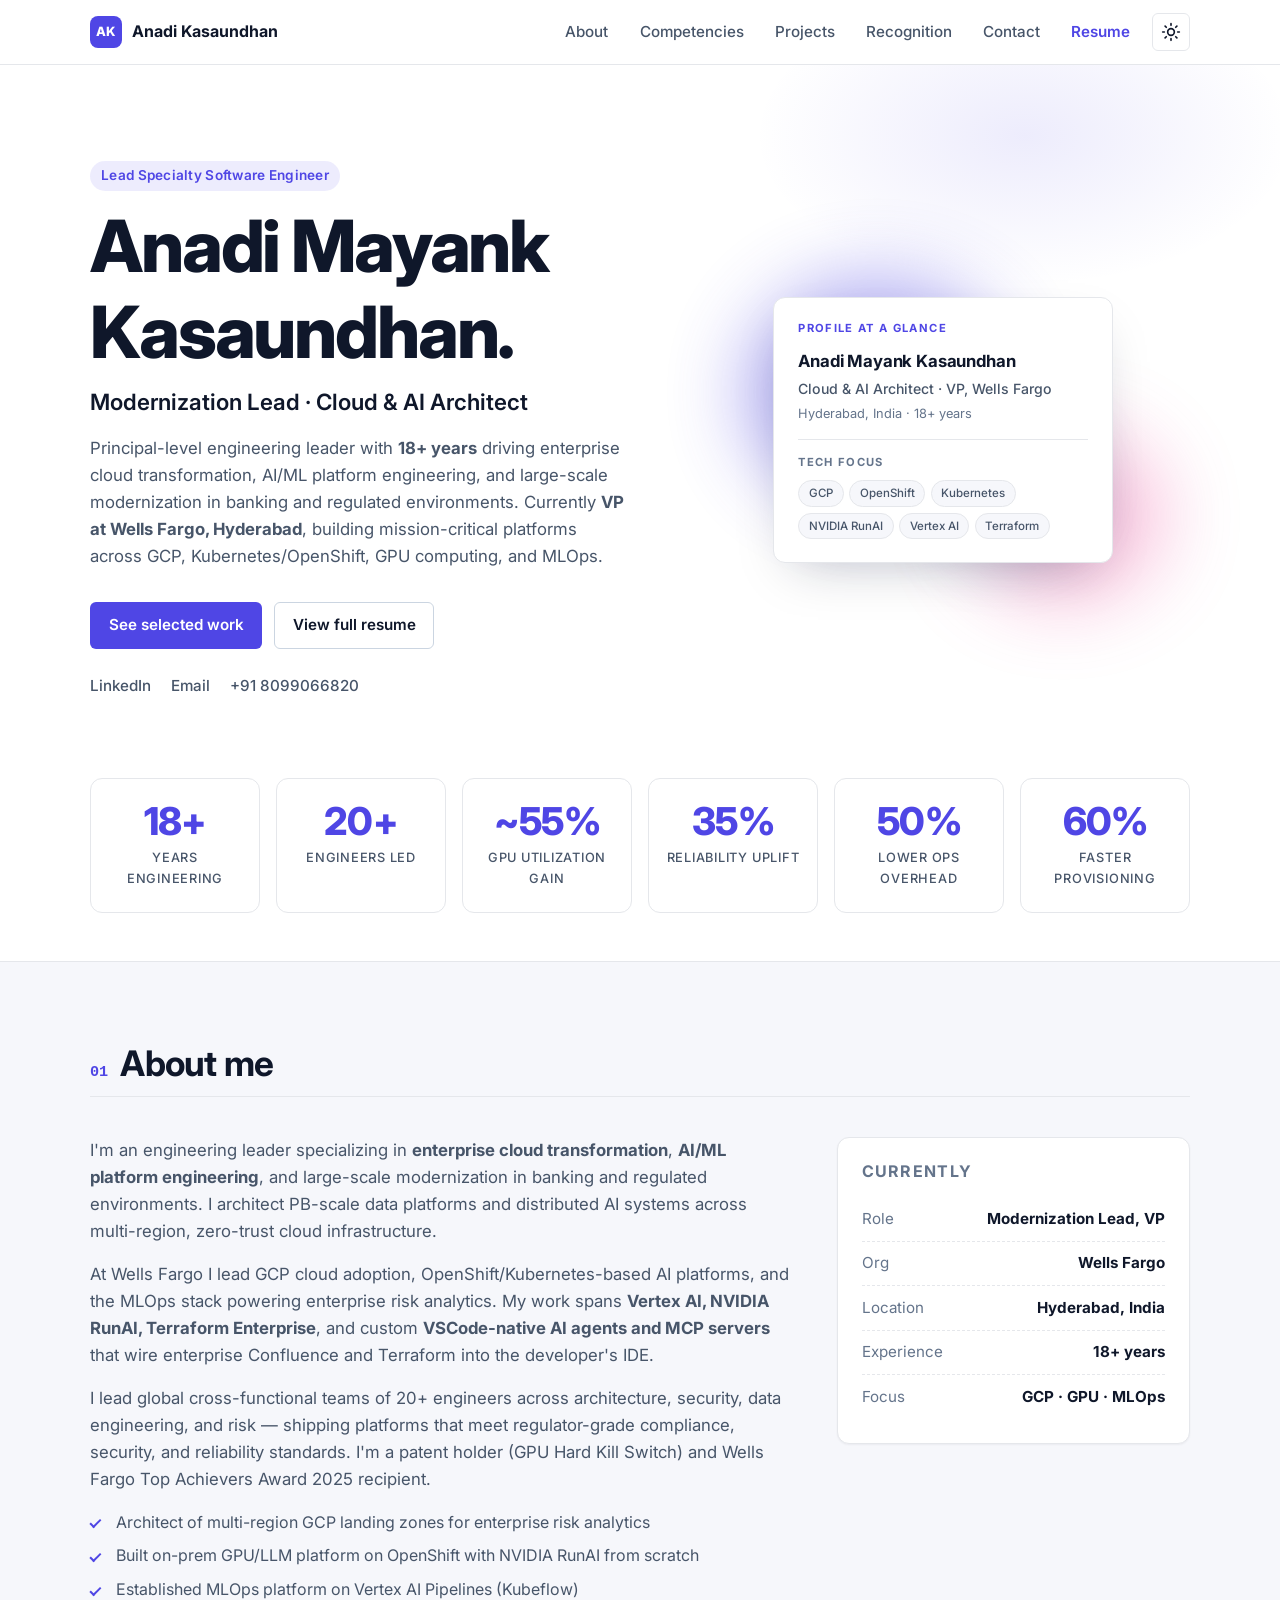
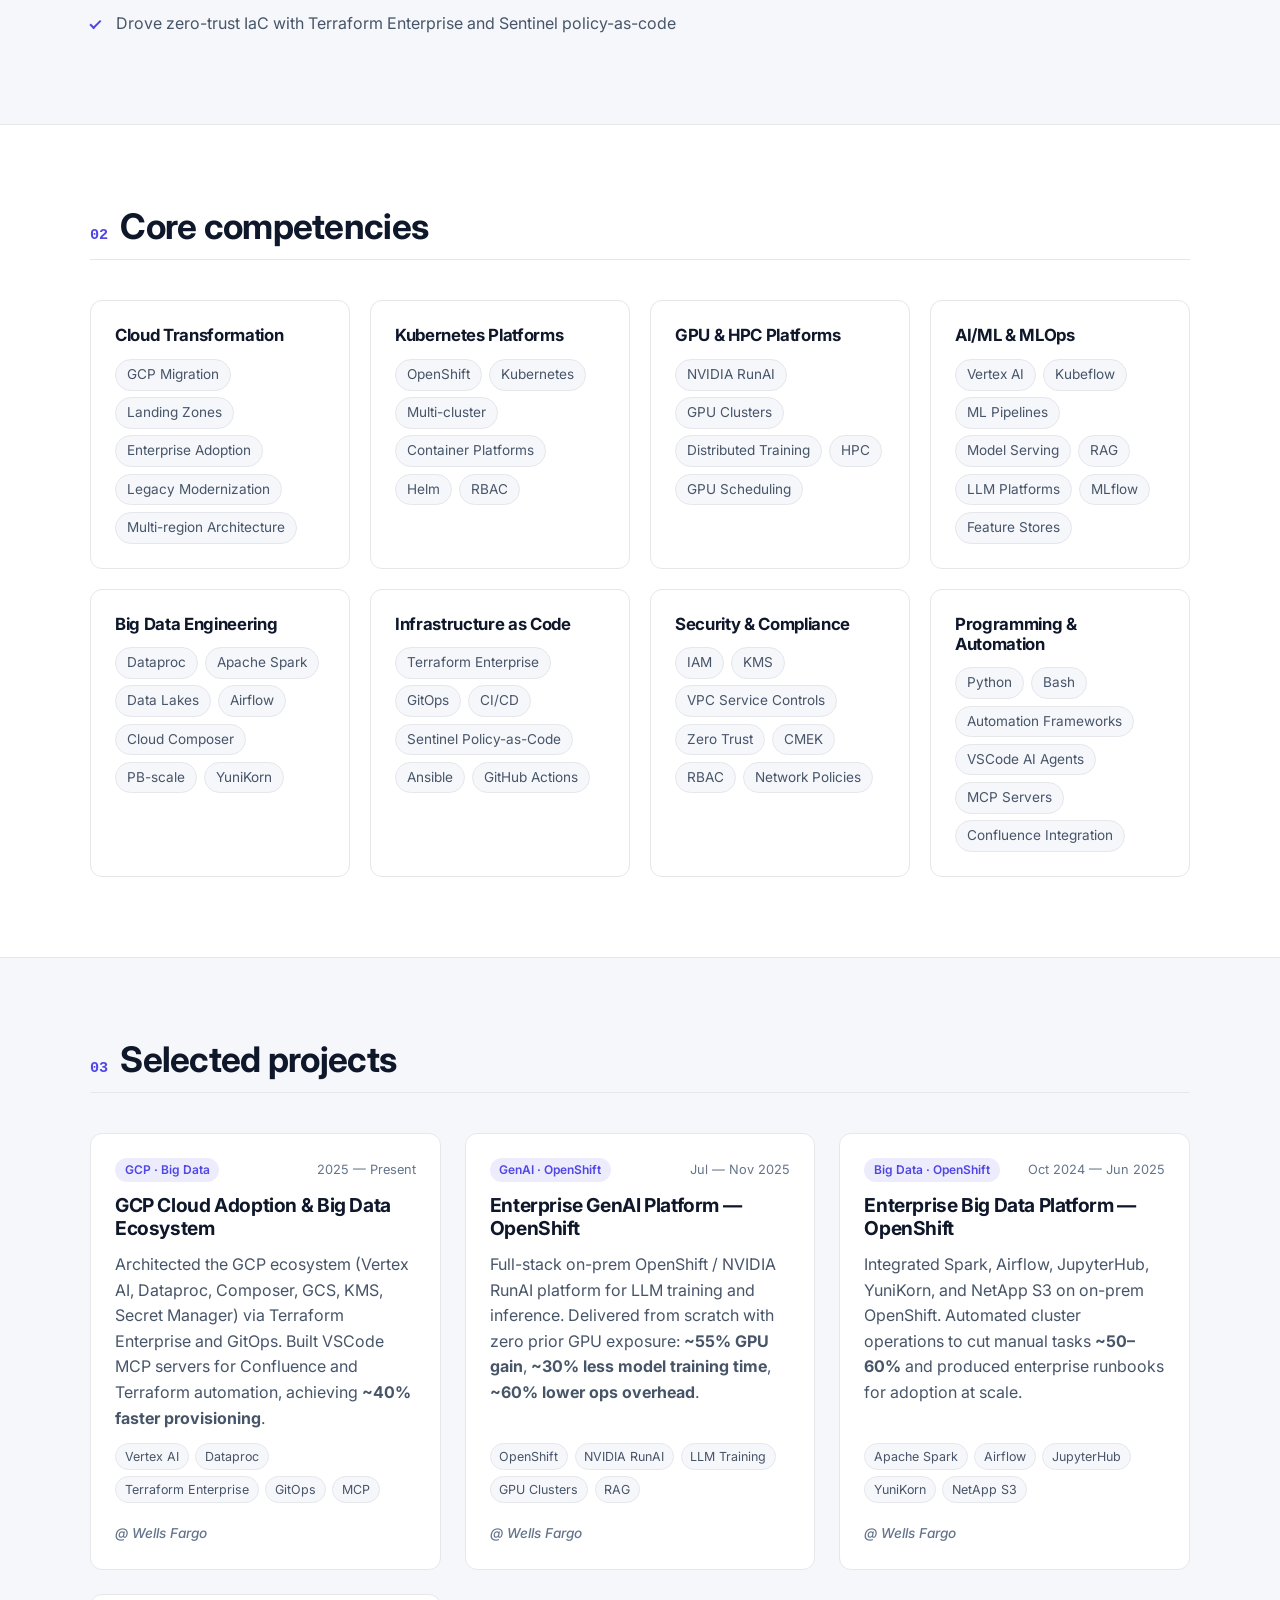
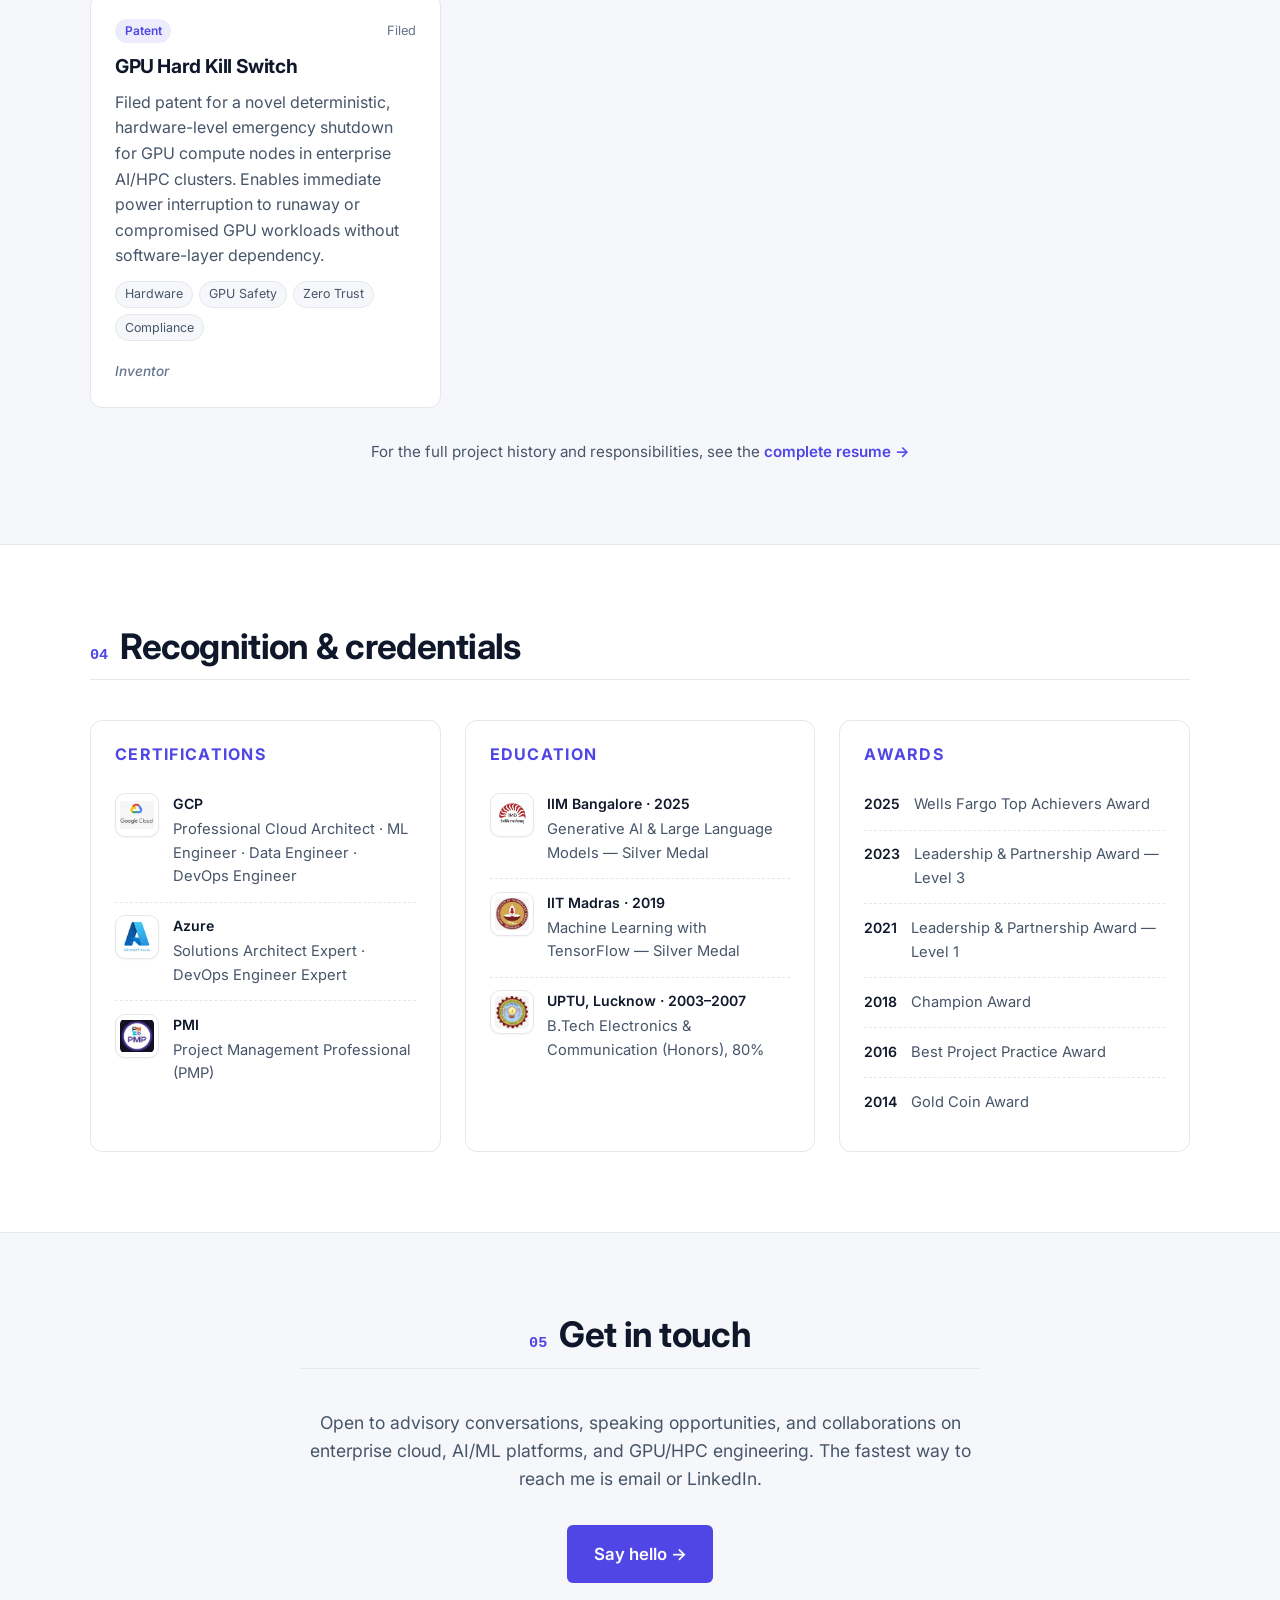
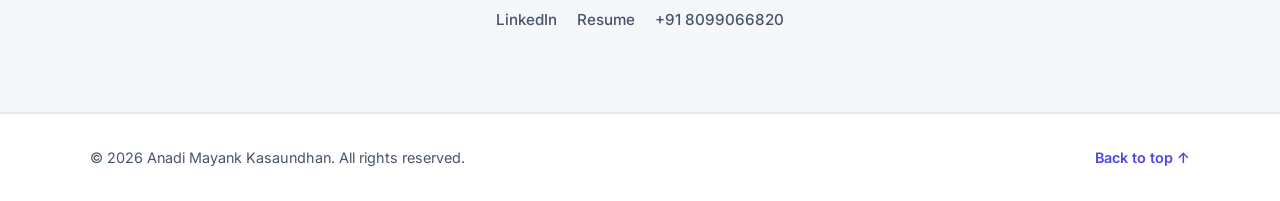
==== commit da3302c3: "fix: remove GitHub link from portfolio and resume pages" ====
--- a/index.html
+++ b/index.html
@@ -74,7 +74,6 @@
           </div>
           <ul class="social-list" aria-label="Social profiles">
             <li><a href="https://www.linkedin.com/in/anadi-kasaundhan-22979716/" aria-label="LinkedIn">LinkedIn</a></li>
-            <li><a href="https://github.com/anadiazure" aria-label="GitHub">GitHub</a></li>
             <li><a href="mailto:mayankanadi@gmail.com" aria-label="Email">Email</a></li>
             <li><a href="tel:+918099066820" aria-label="Phone">+91 8099066820</a></li>
           </ul>
@@ -469,7 +468,6 @@
         <a href="mailto:mayankanadi@gmail.com" class="btn btn-primary btn-lg">Say hello &rarr;</a>
         <ul class="social-list center" aria-label="Other ways to connect">
           <li><a href="https://www.linkedin.com/in/anadi-kasaundhan-22979716/">LinkedIn</a></li>
-          <li><a href="https://github.com/anadiazure">GitHub</a></li>
           <li><a href="resume.html">Resume</a></li>
           <li><a href="tel:+918099066820">+91 8099066820</a></li>
         </ul>
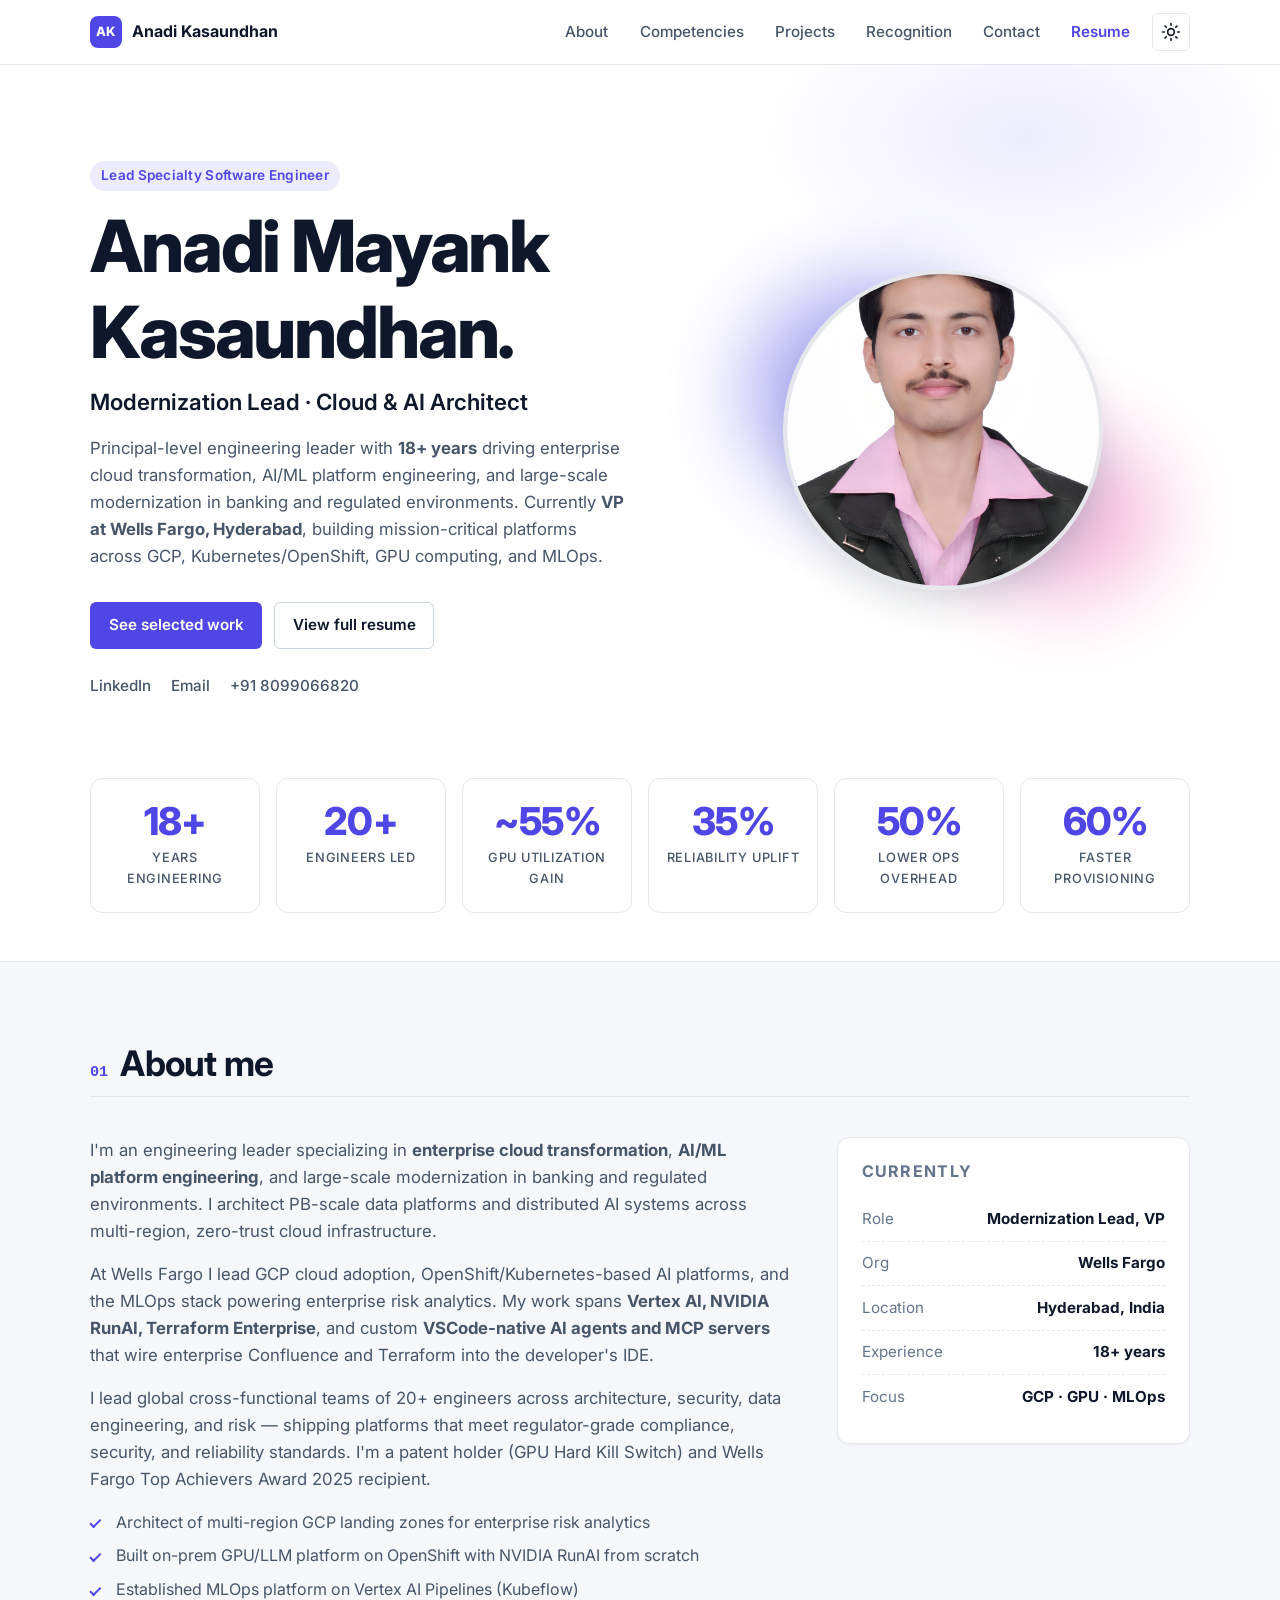
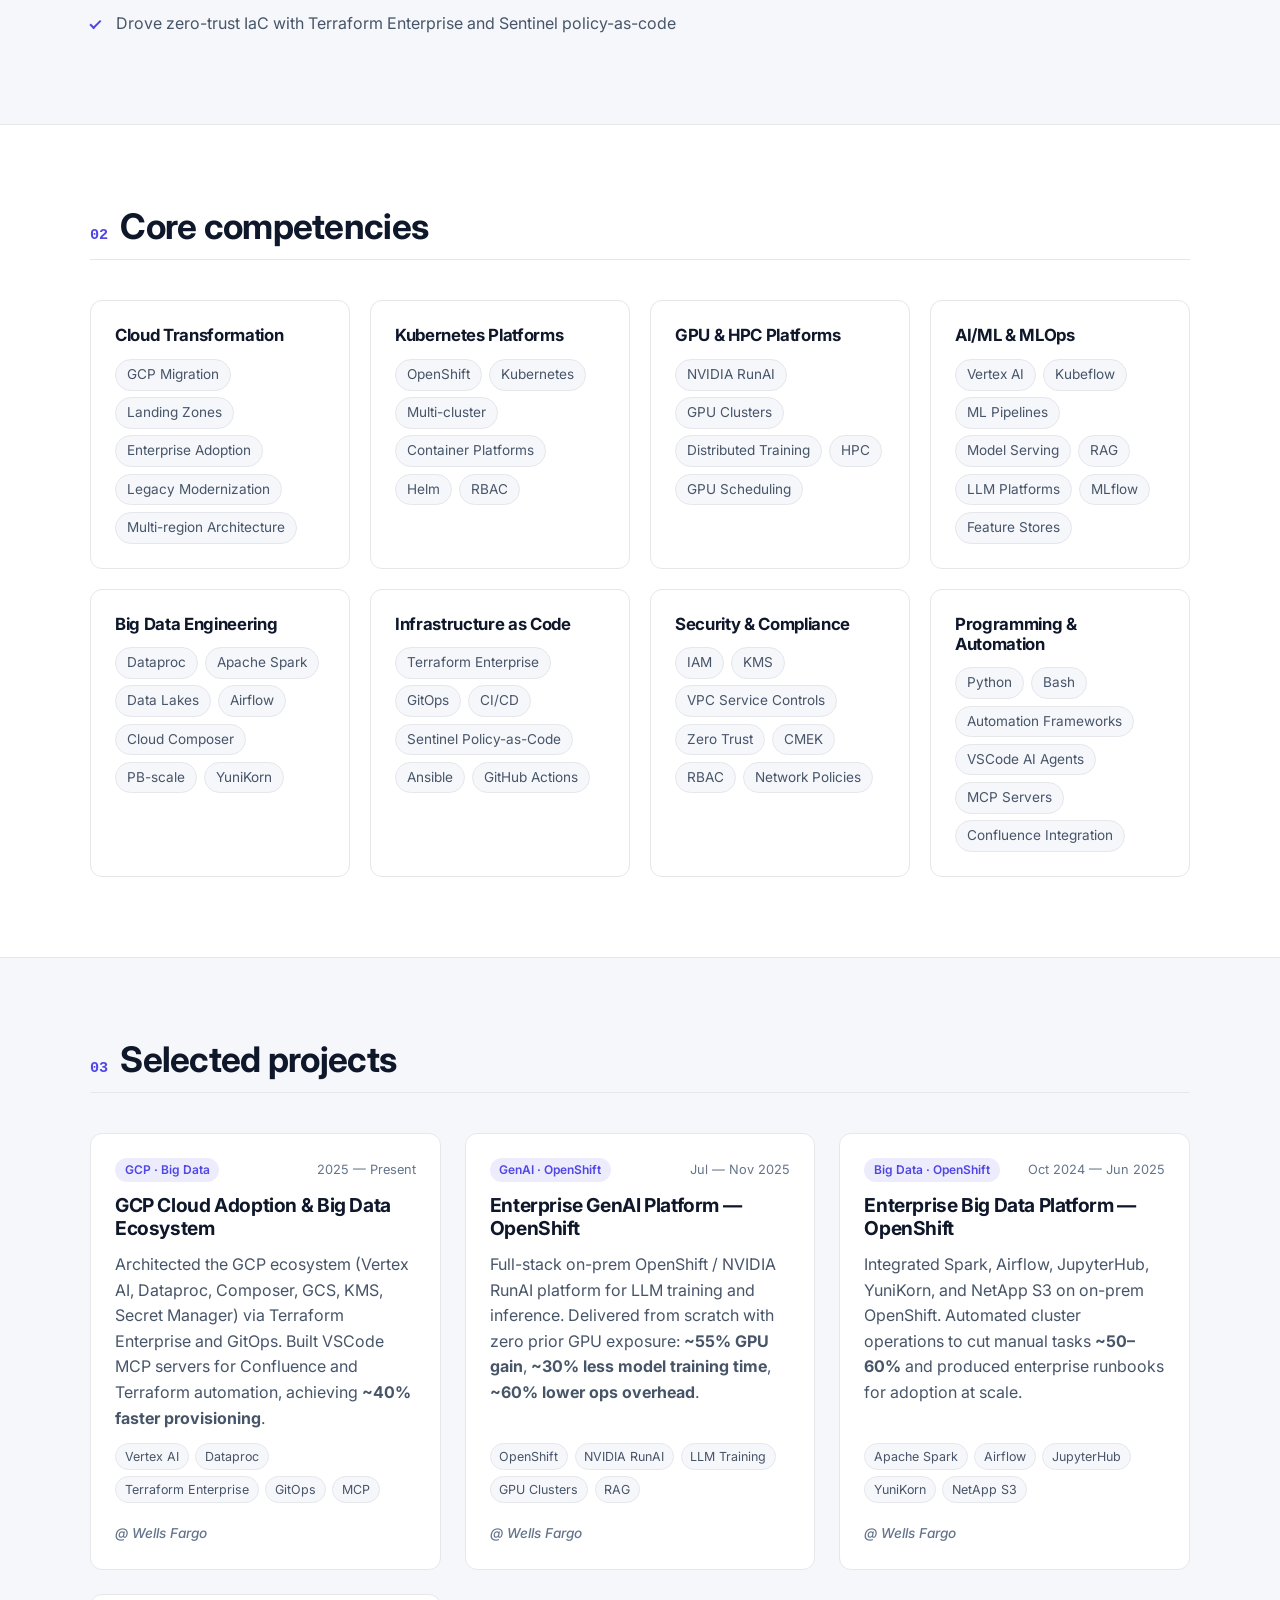
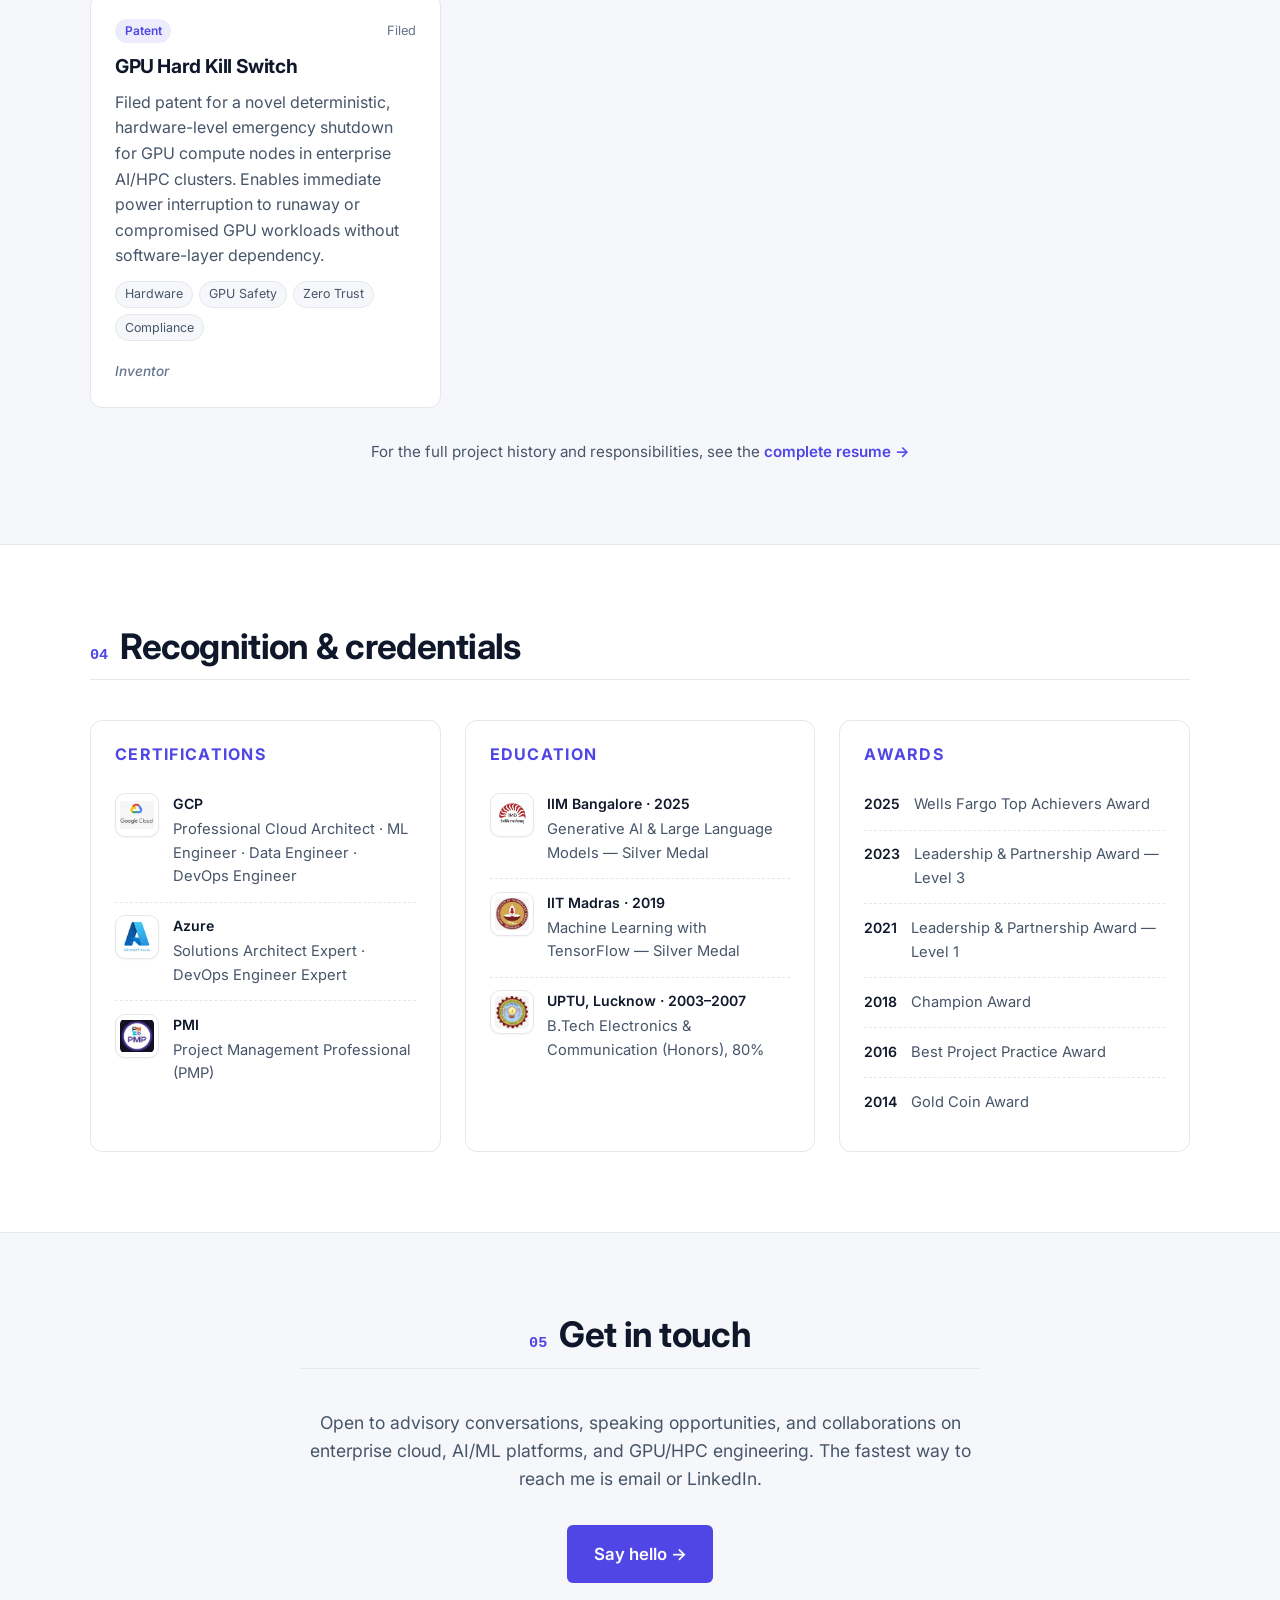
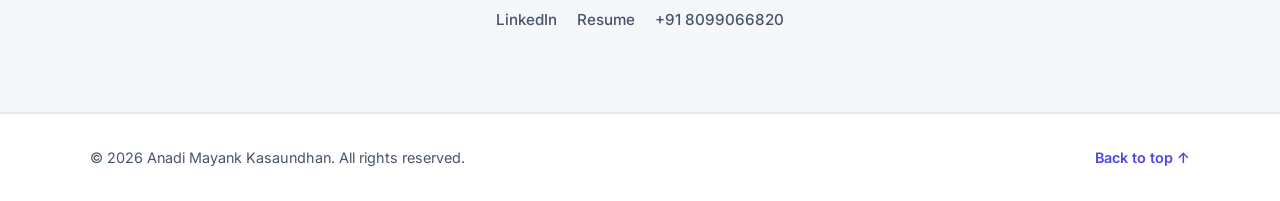
==== commit 5e63c429: "feat: add profile photo to hero section - replaced glance card with actual photo" ====
--- a/index.html
+++ b/index.html
@@ -79,26 +79,11 @@
           </ul>
         </div>
 
-        <div class="hero-visual" aria-hidden="true">
+        <div class="hero-visual">
           <div class="orb orb-1"></div>
           <div class="orb orb-2"></div>
           <div class="orb orb-3"></div>
-          <div class="hero-card">
-            <p class="hero-card-eyebrow">Profile at a glance</p>
-            <p class="hero-card-name">Anadi Mayank Kasaundhan</p>
-            <p class="hero-card-role">Cloud &amp; AI Architect &middot; VP, Wells Fargo</p>
-            <p class="hero-card-loc">Hyderabad, India &middot; 18+ years</p>
-            <hr class="hero-card-rule" />
-            <p class="hero-card-label">Tech focus</p>
-            <ul class="hero-card-stack" aria-label="Tech focus">
-              <li>GCP</li>
-              <li>OpenShift</li>
-              <li>Kubernetes</li>
-              <li>NVIDIA RunAI</li>
-              <li>Vertex AI</li>
-              <li>Terraform</li>
-            </ul>
-          </div>
+          <img class="hero-photo" src="assets/logos/anadi_profile.png" alt="Anadi Mayank Kasaundhan" width="320" height="320" />
         </div>
       </div>
     </section>
--- a/css/style.css
+++ b/css/style.css
@@ -1101,3 +1101,20 @@
   color: var(--fg-muted);
   font-weight: 500;
 }
+
+
+
+/* =========================================================
+   Hero profile photo
+   ========================================================= */
+.hero-photo {
+  position: relative;
+  z-index: 2;
+  width: min(100%, 320px);
+  height: auto;
+  border-radius: 50%;
+  border: 4px solid var(--border);
+  box-shadow: var(--shadow-lg);
+  object-fit: cover;
+  aspect-ratio: 1 / 1;
+}
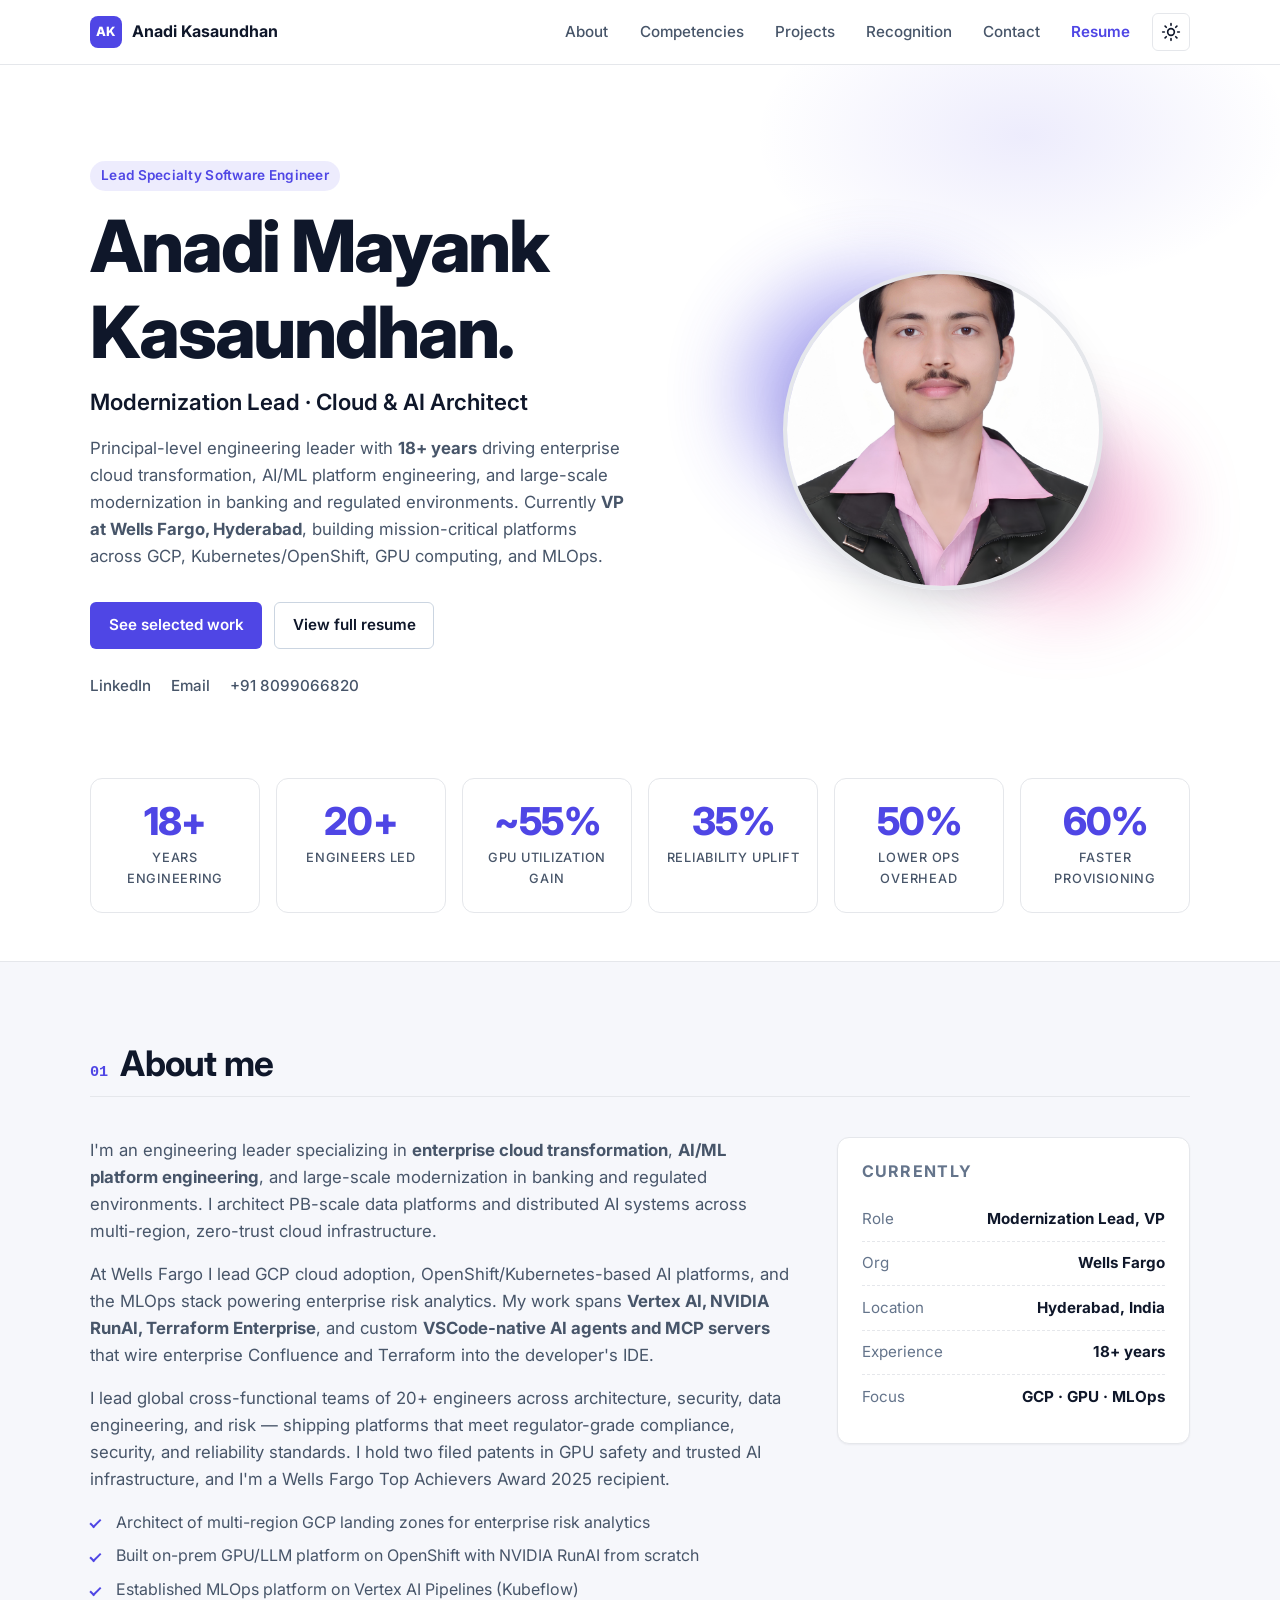
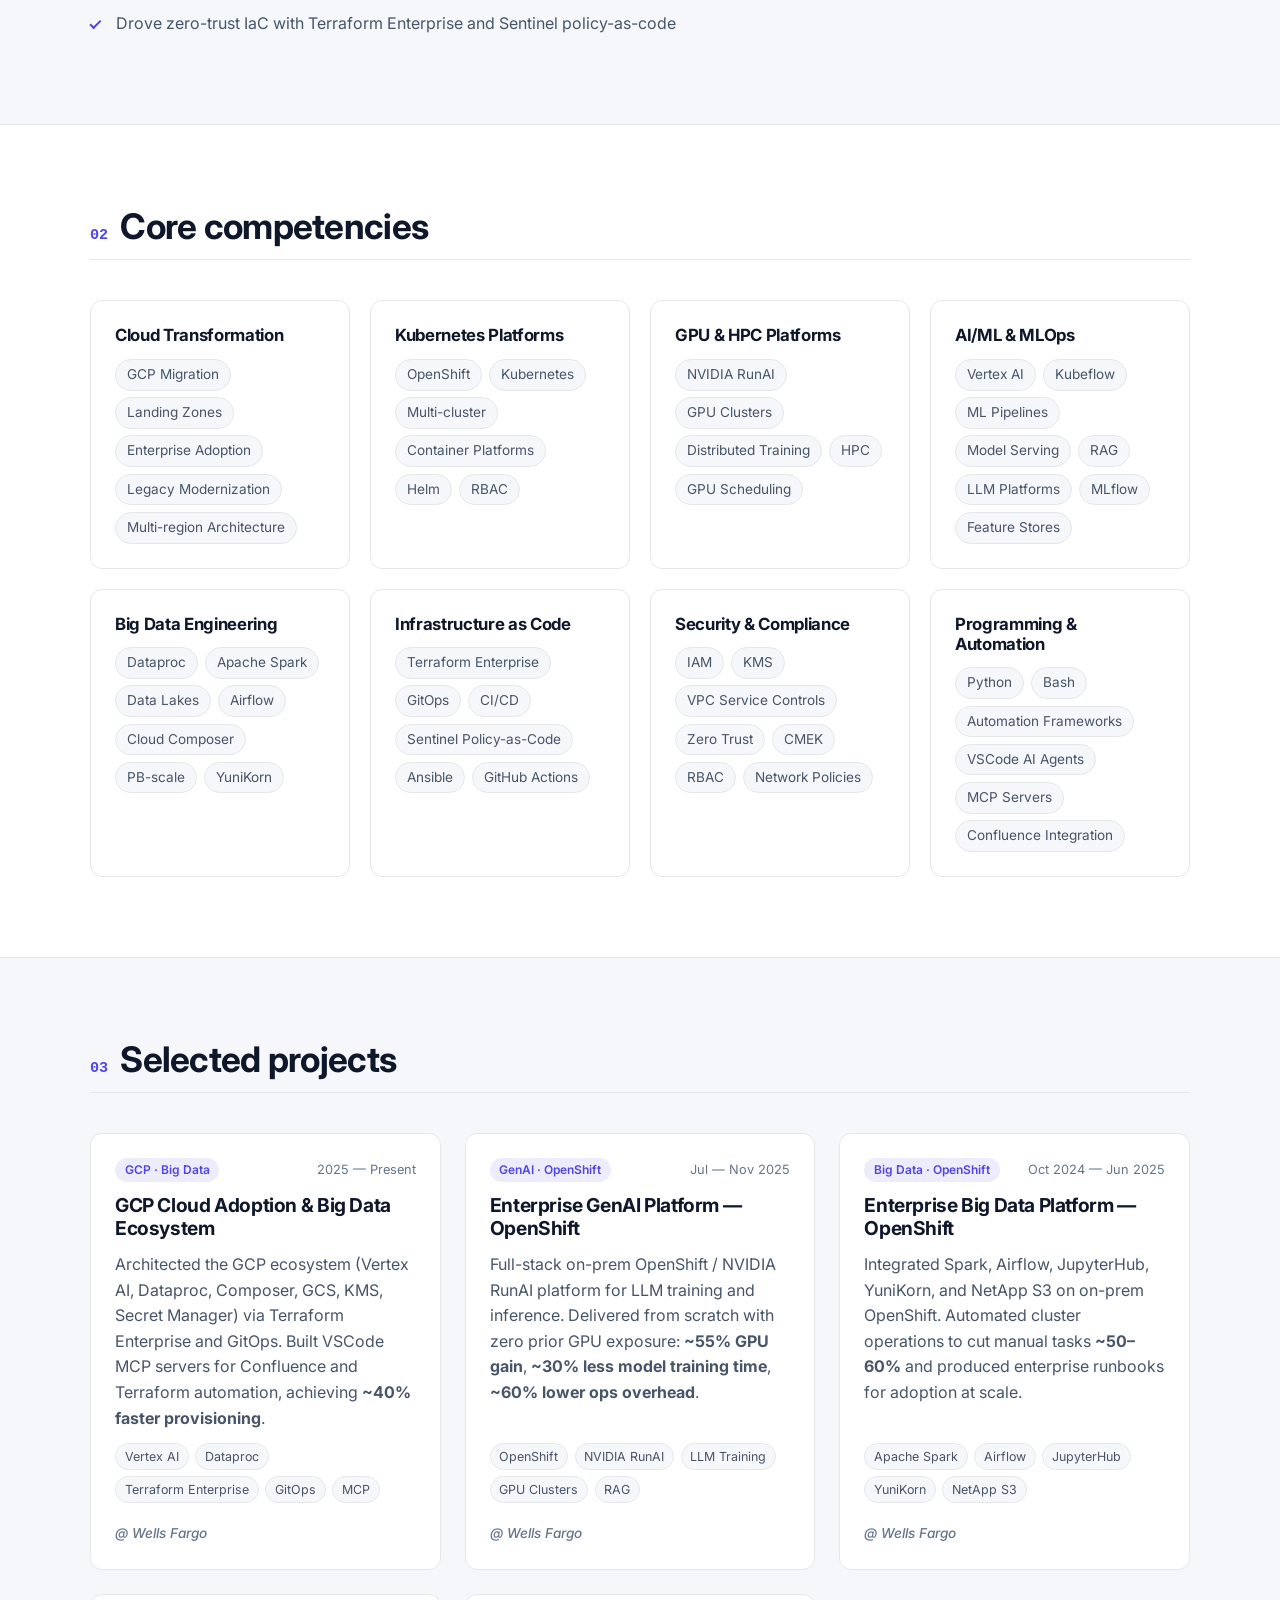
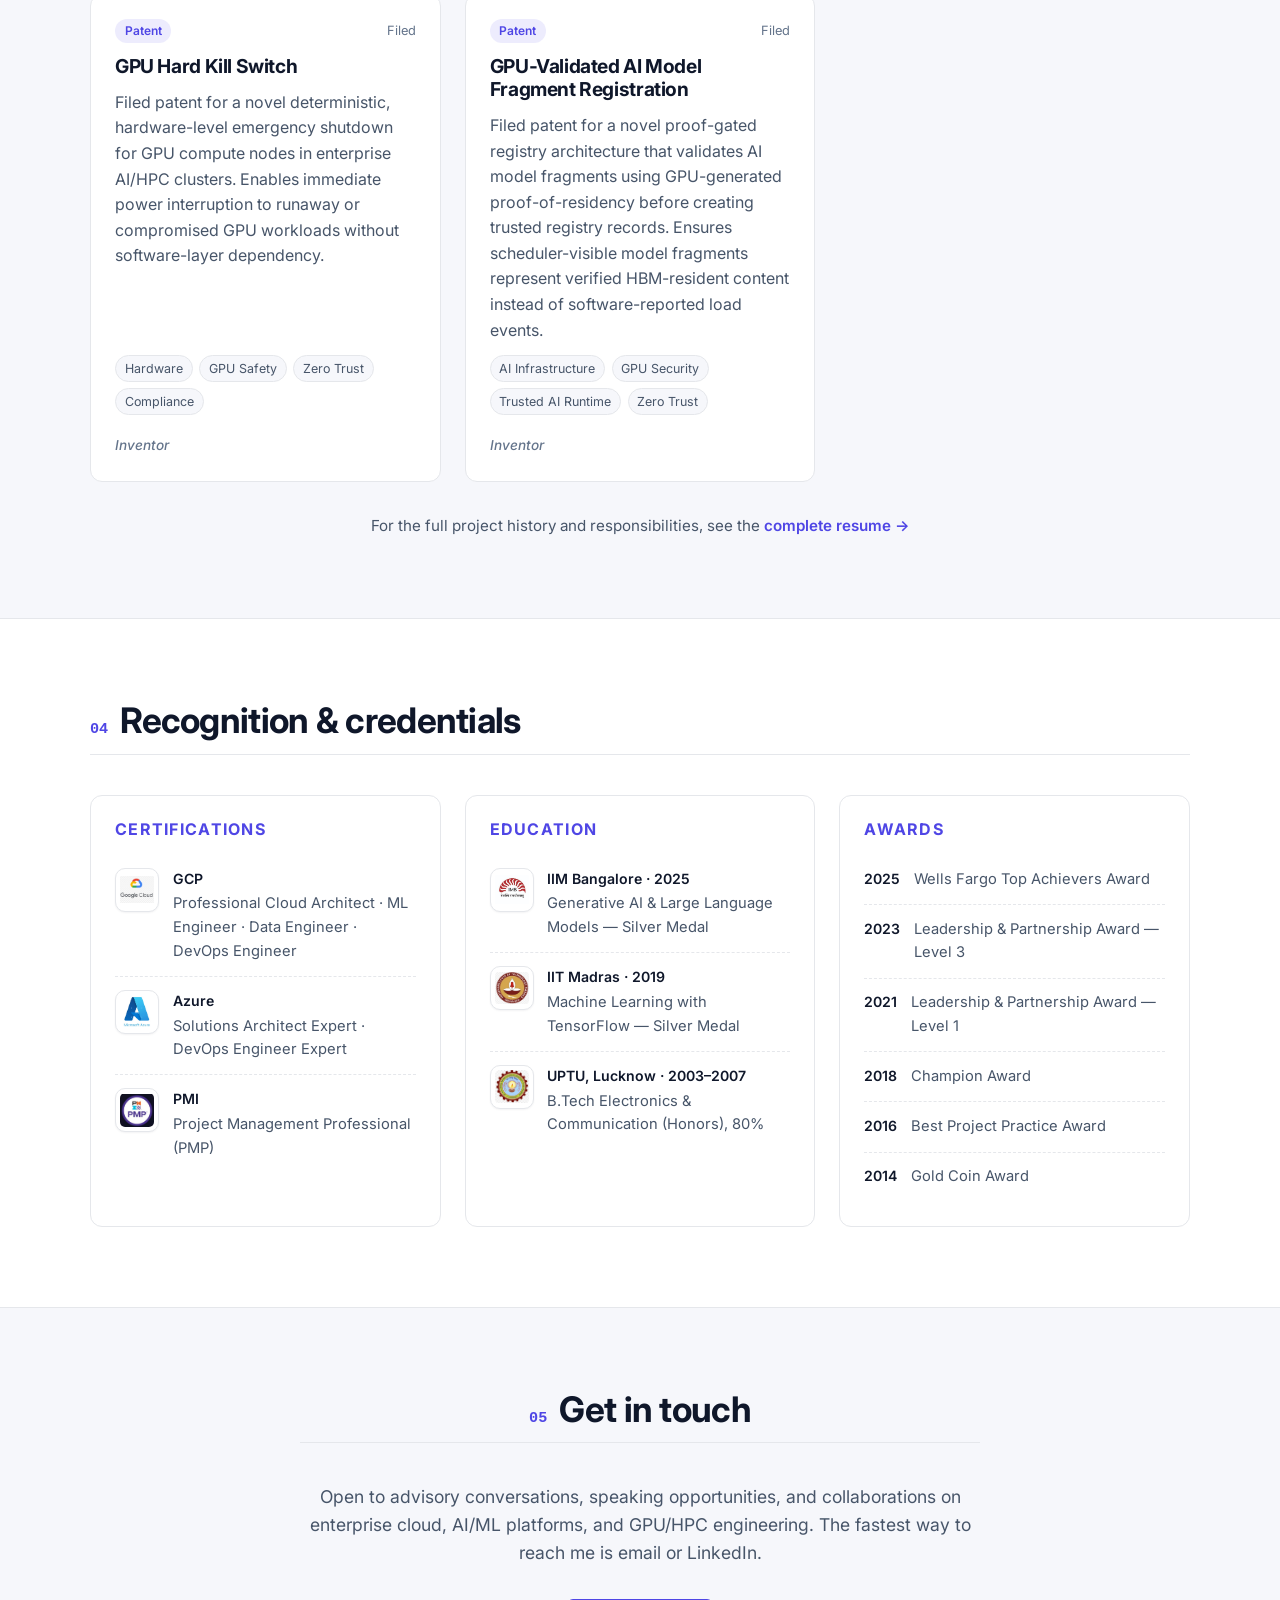
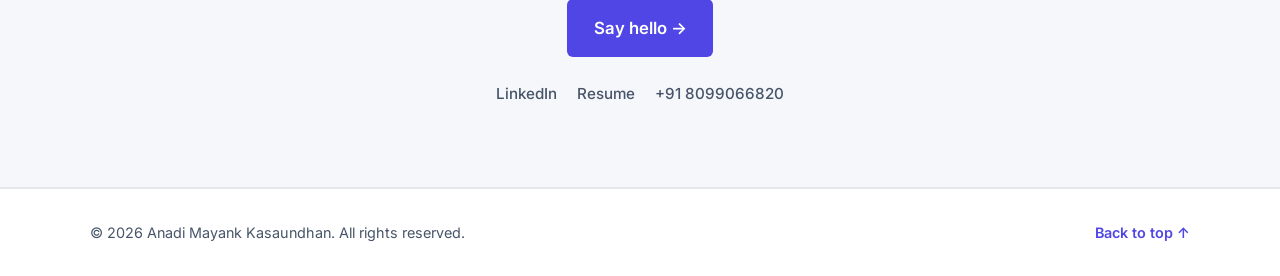
==== commit 21ce67dd: "Updated" ====
--- a/index.html
+++ b/index.html
@@ -7,7 +7,7 @@
   <meta name="author" content="Anadi Mayank Kasaundhan" />
 
   <meta property="og:title" content="Anadi Mayank Kasaundhan — Cloud & AI Architect" />
-  <meta property="og:description" content="Modernization Lead at Wells Fargo. GCP, Kubernetes/OpenShift, GPU Platforms, MLOps. Patent holder (GPU Hard Kill Switch)." />
+  <meta property="og:description" content="Modernization Lead at Wells Fargo. GCP, Kubernetes/OpenShift, GPU Platforms, MLOps. Holder of 2 filed patents in GPU safety and trusted AI infrastructure." />
   <meta property="og:type" content="website" />
 
   <title>Anadi Mayank Kasaundhan — Cloud & AI Architect</title>
@@ -127,8 +127,9 @@
             <p>
               I lead global cross-functional teams of 20+ engineers across architecture, security,
               data engineering, and risk &mdash; shipping platforms that meet regulator-grade
-              compliance, security, and reliability standards. I'm a patent holder (GPU Hard Kill
-              Switch) and Wells Fargo Top Achievers Award 2025 recipient.
+              compliance, security, and reliability standards. I hold two filed patents in GPU
+              safety and trusted AI infrastructure, and I'm a Wells Fargo Top Achievers Award 2025
+              recipient.
             </p>
             <ul class="check-list">
               <li>Architect of multi-region GCP landing zones for enterprise risk analytics</li>
@@ -352,6 +353,29 @@
               <span class="project-org">Inventor</span>
             </div>
           </article>
+
+          <article class="project-card">
+            <div class="project-meta">
+              <span class="badge">Patent</span>
+              <span class="year">Filed</span>
+            </div>
+            <h3>GPU-Validated AI Model Fragment Registration</h3>
+            <p>
+              Filed patent for a novel proof-gated registry architecture that validates AI model
+              fragments using GPU-generated proof-of-residency before creating trusted registry
+              records. Ensures scheduler-visible model fragments represent verified HBM-resident
+              content instead of software-reported load events.
+            </p>
+            <ul class="tag-list small">
+              <li>AI Infrastructure</li>
+              <li>GPU Security</li>
+              <li>Trusted AI Runtime</li>
+              <li>Zero Trust</li>
+            </ul>
+            <div class="project-links">
+              <span class="project-org">Inventor</span>
+            </div>
+          </article>
         </div>
 
         <p class="projects-cta">
@@ -361,7 +385,7 @@
       </div>
     </section>
 
-    <!-- Recognition: Patent / Awards / Certifications -->
+    <!-- Recognition: Awards / Certifications -->
     <section id="recognition" class="section">
       <div class="container">
         <header class="section-head">
